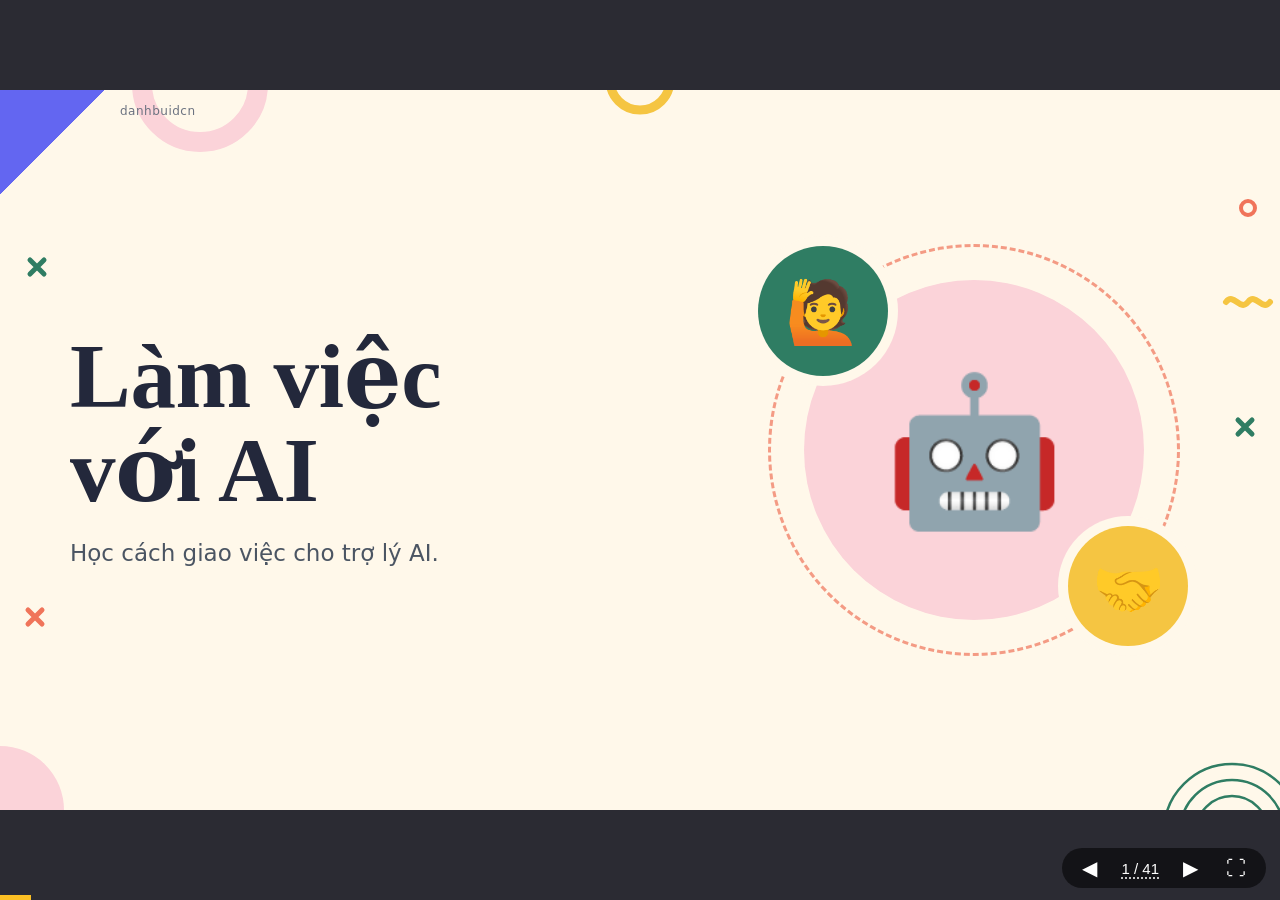
==== buoi-1/index.html @ bd2a8e00 "Slides buoi-1: numbered section transition slides, bullet recap in 2 slides (41 slides) Co-Authored-" ====
<!DOCTYPE html>
<html lang="vi">
<head>
<meta charset="utf-8">
<meta name="viewport" content="width=device-width, initial-scale=1">
<title>Làm việc với AI – Workshop 1 giờ</title>
<link rel="icon" href="data:,">
<link rel="stylesheet" href="ai.css">
<style>
  /* ===== Hệ thống thiết kế (xem wip/2026-11-19/4_design-pass.md) =====
     Cỡ chữ 3 mức: ý chính (h2 40px, .chot 30px) → nội dung/ví dụ (22–24px) → chú thích (18px, xám). Không dưới 18px.
     Màu có nghĩa: xanh lá = nên làm · đỏ = tránh · cam = nhấn/hành động · xanh dương = bạn nhập · xám = phụ.
     Màu từng phần (--c) chỉ dùng cho vạch trái + chấm ở nhãn góc phải, không tô thẻ. */
  :root {
    --ink: #1f2937; --muted: #5f6672; --bg: #fffaf3; --line: #d1d5db;
    --s0: #6366f1; --s1: #0ea5e9; --s2: #10b981; --s3: #f59e0b; --s4: #ef4444; --s5: #8b5cf6; --s6: #14b8a6; --s7: #ec4899; --s8: #84cc16;
    --hi: #f59e0b; --hi-ink: #b45309; --hi-bg: #fef3c7;
    --good: #16a34a; --good-bg: #f0fdf4; --bad: #dc2626; --bad-bg: #fef2f2;
    --you: #2563eb; --you-ink: #1e40af; --you-bg: #eff6ff;
  }
  * { box-sizing: border-box; }
  html, body { margin: 0; height: 100%; background: #2b2b33; overflow: hidden;
    font-family: "Segoe UI", system-ui, -apple-system, Roboto, Arial, sans-serif; color: var(--ink); }
  #stage { position: absolute; left: 50%; top: 50%; width: 1280px; height: 720px; transform-origin: center center; }
  .slide { position: absolute; inset: 0; display: none; flex-direction: column; justify-content: safe center;
    padding: 52px 70px 52px; overflow-x: hidden; overflow-y: auto; --c: var(--s0);
    background: linear-gradient(90deg, var(--c) 0 12px, var(--bg) 12px); } /* vạch màu phần bên trái, đứng yên khi cuộn */
  .slide.active { display: flex; }
  .slide > * { flex-shrink: 0; }
  .slide::after { content: "danhbuidcn"; position: absolute; left: 30px; top: 14px; z-index: 2; font-size: 12px; color: #9ca3af; letter-spacing: .5px; }
  .slide[data-s="2"] { --c: var(--s1); } .slide[data-s="3"] { --c: var(--s2); } .slide[data-s="4"] { --c: var(--s3); }
  .slide[data-s="5"] { --c: var(--s4); } .slide[data-s="6"] { --c: var(--s5); } .slide[data-s="7"] { --c: var(--s6); }
  .slide[data-s="8"] { --c: var(--s7); } .slide[data-s="1"] { --c: var(--s8); }
  .tag { position: absolute; top: 16px; right: 36px; font-size: 13px; color: #4b5563; font-weight: 700; letter-spacing: .5px; }
  .tag::before { content: ""; display: inline-block; width: 12px; height: 12px; border-radius: 50%; background: var(--c); margin-right: 8px; }
  /* Mức 1: ý chính */
  h1 { font-size: 55px; margin: 0 0 14px; line-height: 1.15; }
  h2 { font-size: 35px; margin: 0 0 20px; line-height: 1.2; }
  h2 small { display: block; font-size: 17px; color: var(--muted); font-weight: 500; margin-top: 6px; }
  /* Mức 2: nội dung, ví dụ */
  p, li { font-size: 19px; line-height: 1.45; }
  p { margin: 8px 0; }
  ul { margin: 0; padding-left: 28px; } li { margin: 4px 0; }
  .card li { font-size: 17px; }
  /* Mức 3: chú thích (nhỏ, nhạt) */
  .muted { color: var(--muted); }
  .cap, p.cap { font-size: 13px; color: var(--muted); margin: 10px 0 0; }
  .center { text-align: center; align-items: center; }
  /* Câu chốt: 1 dải riêng ở cuối, chữ lớn */
  .chot { margin-top: 26px; background: var(--hi-bg); border-left: 10px solid var(--hi); border-radius: 14px; padding: 14px 26px;
    font-size: 25px; font-weight: 800; line-height: 1.3; text-align: center; }
  .chot em, .big em { font-style: normal; color: var(--hi-ink); }
  .chot small { display: block; font-size: 15px; font-weight: 500; color: #4b5563; margin-top: 4px; }
  .act { margin-top: 14px; background: #fff; border: 3px solid var(--hi); border-radius: 14px; padding: 12px 22px; font-size: 19px; }
  .big { font-size: 35px; font-weight: 800; line-height: 1.25; text-align: center; }
  .big.sm { font-size: 25px; }
  .key { background: #fde68a; color: #78350f; padding: 0 12px; border-radius: 10px; }
  .emoji { font-size: 67px; line-height: 1; }
  .row { display: flex; gap: 20px; align-items: stretch; }
  .row.mid { align-items: center; justify-content: center; }
  .grid { display: grid; gap: 18px; }
  .g2 { grid-template-columns: 1fr 1fr; } .g3 { grid-template-columns: repeat(3, 1fr); }
  .g4 { grid-template-columns: repeat(4, 1fr); } .g5 { grid-template-columns: repeat(5, 1fr); } .g7 { grid-template-columns: repeat(7, 1fr); }
  .card { background: #fff; border: 3px solid var(--line); border-radius: 18px; padding: 16px 20px; font-size: 17px; line-height: 1.4; }
  .card b.t { display: block; font-size: 21px; margin-bottom: 6px; }
  .card .ic { font-size: 39px; display: block; margin-bottom: 4px; }
  .card.side { background: #f9fafb; border-color: #e5e7eb; color: #374151; }
  .card.fill { background: #fffbeb; border: 4px solid var(--hi); box-shadow: 0 4px 0 #fcd34d; }
  .card.bad { border-color: #fca5a5; background: var(--bad-bg); }
  .card.good { border-color: #86efac; background: var(--good-bg); }
  .card.mini { padding: 8px 14px; font-size: 15px; border-radius: 12px; margin-top: 8px; }
  .arrow { font-size: 39px; color: #6b7280; align-self: center; }
  .pill { display: inline-block; padding: 4px 14px; border-radius: 999px; background: var(--you-bg); color: var(--you-ink);
    border: 2px solid #93c5fd; font-size: 17px; margin: 3px; }
  table { border-collapse: collapse; width: 100%; font-size: 15px; background: #fff; border-radius: 14px; overflow: hidden; }
  th, td { padding: 8px 12px; border-bottom: 2px solid #e5e7eb; text-align: left; vertical-align: top; }
  th { background: #374151; color: #fff; }
  /* Khung đen: chỉ để xem/chép (bài làm trong app) */
  .prompt { position: relative; background: #1f2937; color: #f9fafb; border-radius: 14px; padding: 16px 116px 16px 20px; font-size: 17px;
    line-height: 1.45; white-space: pre-wrap; font-family: "Segoe UI", system-ui, sans-serif; }
  .prompt.sm, .prompt.col { font-size: 15px; }
  .prompt.col { padding: 44px 16px 14px; }
  .copy { position: absolute; top: 8px; right: 8px; font-size: 13px; padding: 4px 10px; border-radius: 8px; border: 0;
    background: #fff; color: #1f2937; cursor: pointer; }
  /* Bài thực hành */
  .practice { display: inline-block; background: var(--hi); color: #1f2937; font-weight: 800; font-size: 15px; padding: 5px 16px;
    border-radius: 999px; margin-bottom: 10px; align-self: flex-start; }
  ol.steps { padding-left: 36px; margin: 6px 0; } ol.steps li { font-size: 17px; margin: 4px 0; }
  ol.steps.sm li { font-size: 15px; margin: 2px 0; }
  p.app { font-size: 13px; color: var(--muted); margin-top: 6px; }
  /* Quy trình có số: bước → bước → đích */
  .flow { display: flex; align-items: stretch; justify-content: center; gap: 8px; }
  .flow .st { flex: 1; background: #fff; border: 3px solid var(--line); border-radius: 16px; padding: 12px 10px; text-align: center;
    font-size: 15px; font-weight: 600; line-height: 1.3; display: flex; flex-direction: column; align-items: center; justify-content: center; }
  .flow .st .ic { font-size: 35px; display: block; }
  .flow .st .n { font-size: 13px; color: var(--muted); font-weight: 700; }
  .flow .st.goal { background: #fffbeb; border: 4px solid var(--hi); }
  .flow .to { align-self: center; font-size: 25px; color: #6b7280; flex: none; }
  /* Mỗi khái niệm = 1 thẻ riêng: màu riêng, biểu tượng lớn, tên lớn, 1 câu "nó là gì", 1 dòng "dùng khi" */
  .concepts { display: flex; gap: 16px; align-items: stretch; }
  .concept { flex: 1; border: 4px solid; border-radius: 22px; padding: 18px 22px; display: flex; flex-direction: column; gap: 6px; }
  .concept.kA { background: #eff6ff; border-color: #60a5fa; } .concept.kA .no { background: #2563eb; }
  .concept.kB { background: #f5f3ff; border-color: #a78bfa; } .concept.kB .no { background: #7c3aed; }
  .concept.kC { background: #f0fdfa; border-color: #5eead4; } .concept.kC .no { background: #0f766e; }
  .concept .top { display: flex; align-items: center; gap: 14px; }
  .concept .no { flex: none; width: 46px; height: 46px; border-radius: 50%; color: #fff; font-size: 21px; font-weight: 800;
    display: flex; align-items: center; justify-content: center; }
  .concept .big-ic { font-size: 55px; line-height: 1; }
  .concept h3 { font-size: 27px; margin: 0; line-height: 1.4; }
  .concept .what { font-size: 19px; margin: 4px 0 0; }
  .concept .when { font-size: 15px; color: #374151; margin: 0; }
  .concept .when b { color: var(--ink); }
  .joint { flex: none; align-self: center; text-align: center; font-size: 15px; font-weight: 800; color: #4b5563; width: 110px; line-height: 1.25; }
  .joint span { display: block; font-size: 25px; }
  /* Thẻ bấm để mở trên slide (ô .fold.cardf, xem ai.css) */
  .fold-h .fno { font-size: 25px; font-weight: 800; color: var(--hi-ink); line-height: 1; }
  .fold-h .fic { font-size: 45px; line-height: 1.1; }
  .fold-h .ft { font-size: 23px; line-height: 1.2; }
  .fold-h .fs { font-size: 17px; color: #374151; font-weight: 500; }
  .fold-b p, .fold-b li { font-size: 17px; }
  .slide .fold-hint { font-size: 13px; }
  .concept .push { margin-top: auto; padding-top: 6px; }
  .slide .fold-h { font-size: 17px; font-weight: 700; }
  .flow.sm { margin: 4px 0; } .flow.sm .st { font-size: 15px; padding: 6px 8px; } .flow.sm .st .ic { font-size: 25px; } .flow.sm .to { font-size: 19px; }
  .lvl { align-self: flex-start; font-size: 13px; font-weight: 800; padding: 3px 12px; border-radius: 999px; background: #fff; border: 2px solid currentColor; }
  .concept.kA .lvl { color: #1d4ed8; } .concept.kB .lvl { color: #6d28d9; } .concept.kC .lvl { color: #0f766e; }
  .no-badge { display: inline-flex; width: 40px; height: 40px; border-radius: 50%; background: #1f2937; color: #fff; font-size: 19px; font-weight: 800;
    align-items: center; justify-content: center; flex: none; margin-right: 6px; vertical-align: middle; }
  /* Màu thẻ .p1…p5 (ai.css .pp1…pp5 tô trong câu mẫu) */
  .card.p1 { border-color: #8b5cf6; background: #f5f3ff; } .card.p2 { border-color: #3b82f6; background: #eff6ff; }
  .card.p3 { border-color: #22c55e; background: #f0fdf4; } .card.p4 { border-color: #f59e0b; background: #fffbeb; }
  .card.p5 { border-color: #ec4899; background: #fdf2f8; }
  .st .bulbs { gap: 6px; } .st .bulb { width: 32px; height: 32px; font-size: 13px; }
  /* bulbs */
  .bulbs { display: flex; gap: 10px; justify-content: center; margin: 10px 0; }
  .bulb { width: 42px; height: 42px; border-radius: 50%; display: flex; align-items: center; justify-content: center;
    font-size: 15px; font-weight: 800; border: 3px solid #9ca3af; background: #e5e7eb; color: #4b5563; }
  .bulb.on { background: #fde047; border-color: #eab308; color: #713f12; box-shadow: 0 0 16px #fde047; }
  /* bars */
  .bar { display: flex; align-items: center; gap: 16px; margin: 8px 0; font-size: 21px; }
  .bar span.l { width: 120px; text-align: right; font-weight: 700; }
  .bar span.b { height: 44px; background: #6b7280; border-radius: 10px; color: #fff; display: flex; align-items: center;
    padding-left: 12px; font-size: 17px; font-weight: 700; }
  .bar.top span.b { background: var(--hi); color: #1f2937; }
  .blank { display: inline-block; min-width: 120px; border-bottom: 4px dashed var(--you); }
  /* hand */
  .hand { display: flex; gap: 14px; justify-content: center; align-items: flex-end; margin-top: 6px; }
  .finger { width: 210px; border-radius: 60px 60px 16px 16px; background: #fff; border: 4px solid var(--hi); padding: 16px 12px;
    text-align: center; font-size: 17px; font-weight: 700; line-height: 1.3; }
  .finger b { display: block; font-size: 35px; color: var(--hi-ink); }
  .finger span { display: block; color: var(--muted); font-size: 13px; font-weight: 500; margin-top: 6px; }
  .long { height: 170px; overflow: hidden; position: relative; }
  .long::after { content: ""; position: absolute; left: 0; right: 0; bottom: 0; height: 100px;
    background: linear-gradient(transparent, #fff); }
  /* nav */
  #nav { position: fixed; right: 14px; bottom: 12px; display: flex; gap: 8px; align-items: center; z-index: 10;
    background: rgba(0,0,0,.55); padding: 6px 10px; border-radius: 999px; color: #fff; font-size: 12px; }
  #nav button { background: transparent; border: 0; color: #fff; font-size: 20px; cursor: pointer; padding: 2px 10px; }
  #nav a { color: #fff; text-decoration: none; padding: 0 6px; }
  #nav #count { font-size: 15px; padding: 2px 6px; text-decoration: underline dotted; text-underline-offset: 4px; }
  #goto { width: 64px; font: 700 15px "Segoe UI", system-ui, sans-serif; text-align: center; border: 2px solid #fbbf24; border-radius: 8px; padding: 2px 4px; }
  #goto.bad { border-color: #f87171; background: #fee2e2; }
  #bar { position: fixed; left: 0; bottom: 0; height: 5px; background: #fbbf24; z-index: 11; transition: width .2s; }
  #more { position: fixed; left: 50%; bottom: 14px; transform: translateX(-50%); z-index: 10; display: none; pointer-events: none;
    background: #1f2937; color: #fff; font-size: 12px; font-weight: 700; padding: 6px 16px; border-radius: 999px; box-shadow: 0 2px 8px rgba(0,0,0,.3); }
  /* ===== Kiểu PowerPoint (wip/2026-11-19/5_powerpoint-style-and-gemini-menu.md) — chỉ bật ở slide có class "pp" =====
     Nền kem + trang trí góc (không che chữ) · tiêu đề có chân, rất to (≥ 56px) · thân bài sans ≥ 20px.
     Mẫu dùng chung: .opener (mở phần: chữ to + hình lớn) · .toc (mục lục số trong vòng tròn) · .icgrid (lưới vòng tròn biểu tượng)
     · .bignum (1 số khổng lồ + chú thích) · .num (số trong vòng tròn) · .icn (biểu tượng trong vòng tròn) · .pp table (bảng).
     Màu: xanh lá đậm = khung/tiêu đề mục · san hô = chấm nhấn, đích · hồng/vàng = trang trí. Ý nghĩa nên/tránh/bạn nhập giữ như trên. */
  .slide.pp { --serif: Cambria, Georgia, "Noto Serif", "Liberation Serif", "DejaVu Serif", serif;
    --pp-ink: #23283b; --pp-bg: #fff8ea; --pp-green: #2f7d63; --pp-green-bg: #dcefe6; --pp-coral: #f0745a; --pp-pink: #fbd3d9; --pp-yellow: #f5c542;
    color: var(--pp-ink);
    background:
      linear-gradient(135deg, var(--c) 0 50%, transparent 50.5%) 0 0 / 104px 104px no-repeat,
      url("data:image/svg+xml,<svg xmlns='http://www.w3.org/2000/svg' width='1280' height='720' viewBox='0 0 1280 720'><circle cx='200' cy='-6' r='58' fill='none' stroke='%23fbd3d9' stroke-width='20'/><g fill='%23fff' opacity='.75'><circle cx='14' cy='14' r='2.5'/><circle cx='26' cy='14' r='2.5'/><circle cx='38' cy='14' r='2.5'/><circle cx='50' cy='14' r='2.5'/><circle cx='14' cy='26' r='2.5'/><circle cx='26' cy='26' r='2.5'/><circle cx='38' cy='26' r='2.5'/><circle cx='14' cy='38' r='2.5'/><circle cx='26' cy='38' r='2.5'/><circle cx='14' cy='50' r='2.5'/></g><g stroke-width='5' stroke-linecap='round'><path d='M30 170l14 14M44 170l-14 14' stroke='%232f7d63'/><path d='M1238 330l14 14M1252 330l-14 14' stroke='%232f7d63'/><path d='M28 520l14 14M42 520l-14 14' stroke='%23f0745a'/></g><circle cx='640' cy='-10' r='30' fill='none' stroke='%23f5c542' stroke-width='9'/><path d='M1226 212c8-10 14 10 22 0s14 10 22 0' fill='none' stroke='%23f5c542' stroke-width='6' stroke-linecap='round'/><circle cx='1248' cy='118' r='7' fill='none' stroke='%23f0745a' stroke-width='4'/><g fill='none' stroke='%232f7d63' stroke-width='2.5'><circle cx='1232' cy='742' r='36'/><circle cx='1232' cy='742' r='52'/><circle cx='1232' cy='742' r='68'/></g><circle cx='0' cy='720' r='64' fill='%23fbd3d9'/></svg>") 0 0 / 1280px 720px no-repeat,
      var(--pp-bg); }
  .slide.pp::after { color: #6b7280; left: 120px; } /* tác giả: góc trái trên, né tam giác màu ở góc */
  .pp h1, .pp h2, .pp h3 { font-family: var(--serif); color: var(--pp-ink); letter-spacing: -.3px; }
  .pp h2 { font-size: 51px; line-height: 1.12; margin: 0 0 20px; }
  .pp:not(.prac) > h2 { text-align: center; }
  .pp .cap, .pp p.cap, .pp p.app, .pp .fold-hint { font-size: 15px; }
  .pp .practice { background: var(--pp-coral); color: #23283b; }
  .pp .chot { margin-top: 20px; font-family: var(--serif); background: #fde8e4; border-left-color: var(--pp-coral); }
  .pp .chot em { color: #a63a24; }
  .pp .chot small { font-family: "Segoe UI", system-ui, sans-serif; }
  .pp .card { border: 0; box-shadow: 0 6px 0 #f0e4cc; }
  /* Số trong vòng tròn (+ chấm san hô ở góc) */
  .pp .num { position: relative; display: inline-block; flex: none; width: 76px; height: 76px; border-radius: 50%; background: var(--pp-green); color: #fff;
    font: 800 27px/76px var(--serif); text-align: center; }
  .pp .num::before { content: ""; position: absolute; left: -3px; top: -3px; width: 24px; height: 24px; border-radius: 50%; background: var(--pp-coral); }
  .pp .num.sm { width: 44px; height: 44px; font-size: 17px; line-height: 44px; } .pp .num.sm::before { width: 16px; height: 16px; }
  .pp .num.goal { background: var(--pp-coral); color: #23283b; } .pp .num.goal::before { background: var(--pp-green); }
  /* Biểu tượng trong vòng tròn */
  .pp .icn { flex: none; width: 112px; height: 112px; border-radius: 50%; background: var(--pp-green); display: flex; align-items: center;
    justify-content: center; font-size: 53px; line-height: 1; box-shadow: 0 0 0 8px var(--pp-green-bg); margin: 8px auto 12px; }
  .pp .icn.pink { background: var(--pp-pink); box-shadow: 0 0 0 8px #fdebee; }
  .pp .icn.sm { width: 84px; height: 84px; font-size: 39px; box-shadow: 0 0 0 6px var(--pp-green-bg); }
  .pp .icn.lg { width: 150px; height: 150px; font-size: 75px; }
  /* Mở phần: chữ rất to bên trái + hình lớn (cụm vòng tròn) bên phải */
  .opener { display: grid; grid-template-columns: 1.15fr .85fr; align-items: center; gap: 30px; }
  .opener h1 { font-size: 91px; line-height: 1.04; margin: 0 0 18px; }
  .opener h2 { font-size: 59px; text-align: left; }
  .opener .sub { font-size: 23px; color: #4b5563; margin: 0; }
  .hero { position: relative; width: 420px; height: 420px; justify-self: center; }
  .hero .b { position: absolute; border-radius: 50%; display: flex; align-items: center; justify-content: center; line-height: 1; }
  .hero .b1 { inset: 40px; background: var(--pp-pink); font-size: 145px; }
  .hero .b2 { width: 130px; height: 130px; left: -6px; top: 6px; background: var(--pp-green); font-size: 61px; box-shadow: 0 0 0 10px var(--pp-bg); }
  .hero .b3 { width: 120px; height: 120px; right: -4px; bottom: 14px; background: var(--pp-yellow); font-size: 57px; box-shadow: 0 0 0 10px var(--pp-bg); }
  .hero .ring { position: absolute; inset: 4px; border-radius: 50%; border: 3px dashed var(--pp-coral); opacity: .7; }
  /* Mục lục: số trong vòng tròn + tên mục màu + 1 dòng mô tả */
  .toc { display: grid; grid-template-columns: repeat(var(--cols, 2), 1fr); gap: 18px 56px; padding: 0 40px; }
  .toc .it { display: flex; align-items: center; gap: 20px; }
  .toc b { display: block; font: 700 25px/1.15 var(--serif); color: var(--pp-green); }
  .toc .it.goal b { color: #a63a24; }
  .toc span.d { display: block; font-size: 16px; color: #374151; line-height: 1.3; }
  /* Lưới vòng tròn biểu tượng: mỗi ý = vòng tròn + tên màu + 1–2 dòng */
  .icgrid { display: grid; grid-template-columns: repeat(var(--n, 3), 1fr); gap: 20px 36px; text-align: center; }
  .icgrid .it b.t { display: block; font: 700 25px/1.2 var(--serif); color: var(--pp-green); margin-bottom: 6px; }
  .icgrid .it p { margin: 4px 0; font-size: 17px; }
  /* Số khổng lồ làm điểm nhấn */
  .bignum { display: flex; align-items: center; gap: 34px; justify-content: center; }
  .bignum .n { font: 800 115px/1 var(--serif); color: var(--pp-green); white-space: nowrap; }
  .bignum .n small { display: block; font: 700 21px/1.3 "Segoe UI", system-ui, sans-serif; color: var(--pp-ink); margin-top: 6px; }
  .bignum p { font-size: 21px; max-width: 460px; margin: 0; }
  /* Chi tiết từng slide pp */
  .pp .learn > div { display: flex; align-items: center; gap: 14px; font-size: 18px; line-height: 1.3; margin: 5px 0; }
  /* Luật chung: nhiều ý → danh sách căn trái, mỗi dòng 1 ý ngắn (chấm san hô). Chỉ tiêu đề + câu chốt căn giữa.
     ul.dot = danh sách thường · .ls > span = cùng kiểu nhưng đặt được trong nút (thẻ bấm để mở) */
  .pp ul.dot, .pp .ls { display: block; list-style: none; padding: 0; margin: 6px 0 0; text-align: left; }
  .pp ul.dot > li, .pp .ls > span { display: block; position: relative; padding-left: 26px; font-size: 17px; line-height: 1.35; margin: 5px 0; font-weight: 500; }
  .pp ul.dot > li::before, .pp .ls > span::before { content: ""; position: absolute; left: 3px; top: calc(.675em - 6px); width: 12px; height: 12px;
    border-radius: 50%; background: var(--pp-coral); }
  .pp ul.dot.big > li { font-size: 20px; }
  .pp .icgrid ul.dot { display: inline-block; }
  .pp .ls > span.sub { margin-left: 24px; font-size: 15px; } .pp .ls > span.sub::before { width: 9px; height: 9px; background: none; border: 3px solid var(--pp-coral); }
  .pp .foldrow .fold-b ul.dot { display: flex; flex-wrap: wrap; gap: 0 44px; margin: 0; } /* chi tiết thẻ: các ý nằm 1 hàng cho đỡ dài */
  .pp .flow.inl .st { flex-direction: row; gap: 12px; text-align: left; justify-content: flex-start; }
  .pp .flow.inl .st .ic { margin: 0; flex: none; width: 70px; height: 70px; font-size: 31px; }
  .pp .bar.top span.b { background: var(--pp-coral); }
  /* Các bước thực hành: số trong vòng tròn xanh */
  .pp ol.steps { list-style: none; counter-reset: st; padding-left: 0; }
  .pp ol.steps > li { counter-increment: st; position: relative; padding-left: 50px; }
  .pp ol.steps > li::before { content: counter(st); position: absolute; left: 0; top: 1px; width: 36px; height: 36px; border-radius: 50%;
    background: var(--pp-green); color: #fff; font: 800 14px/36px var(--serif); text-align: center; }
  .pp ol.steps.sm > li { padding-left: 44px; margin: 4px 0; }
  .pp ol.steps.sm > li::before { width: 30px; height: 30px; font-size: 13px; line-height: 30px; }
  .pp .vs p { font-size: 23px; margin: 0; }
  .pp .vs .lb { font: 700 19px var(--serif); color: #4b5563; }
  .pp .vs .k { font: 800 19px var(--serif); color: var(--pp-coral); margin: 6px 0 6px 30px; }
  .pp .vs .hi { background: #fff; border-left: 8px solid var(--pp-coral); border-radius: 12px; padding: 8px 16px; display: inline-block; }
  .icgrid.duo { grid-template-columns: 1fr 1.5fr; align-items: center; }
  .icgrid.duo .side { color: #374151; }
  .icgrid.duo .main { background: #fff; border-radius: 28px; padding: 20px 26px; box-shadow: 0 8px 0 #f0e4cc; }
  .icgrid.duo .main b.t { font-size: 35px; }
  /* Bước có số (không khung): số tròn → tên → hình → 1 câu */
  .steps3 { display: grid; grid-template-columns: 1fr auto 1fr auto 1fr; gap: 10px; align-items: start; text-align: center; }
  .steps3 .to { align-self: center; font-size: 39px; color: var(--pp-coral); font-weight: 800; }
  .steps3 .num { display: block; margin: 0 auto 8px; }
  .steps3 b.t { display: block; font: 700 20px/1.25 var(--serif); color: var(--pp-green); margin-bottom: 6px; }
  .steps3 .bulbs { gap: 6px; margin: 6px 0; } .steps3 .bulb { width: 32px; height: 32px; font-size: 13px; }
  /* Quy trình trên slide pp: vòng tròn biểu tượng nối mũi tên, không khung */
  .pp .flow .st { background: none; border: 0; font-size: 17px; padding: 4px; }
  .pp .flow .st .ic { width: 84px; height: 84px; border-radius: 50%; background: var(--pp-green-bg); display: flex; align-items: center; justify-content: center;
    font-size: 39px; margin-bottom: 6px; }
  .pp .flow .st.goal { background: none; border: 0; font-weight: 800; }
  .pp .flow .st.goal .ic { background: var(--pp-coral); }
  .pp .flow .to { color: var(--pp-coral); font-weight: 800; }
  /* Thẻ bấm để mở trên slide pp: biểu tượng trong vòng tròn, căn giữa */
  .pp .fold.cardf > .fold-h { align-items: center; text-align: center; border-color: transparent; box-shadow: 0 6px 0 #f0e4cc; padding-top: 18px; }
  .pp .fold.cardf > .fold-h:hover { border-color: var(--pp-coral); }
  .pp .fold-h .fic { width: 80px; height: 80px; border-radius: 50%; background: var(--pp-green); display: flex; align-items: center; justify-content: center;
    font-size: 37px; box-shadow: 0 0 0 7px var(--pp-green-bg); margin-bottom: 6px; }
  .pp .fold-h .ft { font-family: var(--serif); color: var(--pp-green); font-size: 25px; }
  .pp .foldrow > .fold.open > .fold-h { background: #fff; border-color: var(--pp-coral); box-shadow: 0 6px 0 var(--pp-pink); }
  /* Bảng kiểu mẫu: hàng đầu hồng chữ san hô đậm, cột đầu xanh đậm chữ trắng */
  .pp table { border-collapse: separate; border-spacing: 0; border-radius: 0; background: #fff; }
  .pp th { background: var(--pp-pink); color: #a63a24; font-family: var(--serif); text-align: center; }
  .pp td { border-bottom: 2px solid var(--pp-pink); }
  .pp td:first-child { background: var(--pp-green); color: #fff; font-weight: 700; font-family: var(--serif); }
  /* Đợt 2 (slide 11–30) */
  /* 5 ngón tay: thẻ trắng, số có chân màu xanh */
  .pp .finger { border: 0; box-shadow: 0 8px 0 #f0e4cc; border-top: 10px solid var(--pp-green); }
  .pp .finger:nth-child(3) { border-top-color: var(--pp-coral); }
  .pp .finger b { font-family: var(--serif); color: var(--pp-green); font-size: 43px; }
  .pp .finger:nth-child(3) b { color: #a63a24; }
  /* Thẻ khái niệm: thẻ trắng, số tròn xanh, biểu tượng trong vòng tròn, tên có chân màu xanh */
  .pp .concept { background: #fff; border: 0; border-radius: 28px; box-shadow: 0 8px 0 #f0e4cc; padding: 18px 24px; }
  .pp .concept .no { position: relative; background: var(--pp-green); font-family: var(--serif); }
  .pp .concept .big-ic { width: 84px; height: 84px; border-radius: 50%; background: var(--pp-pink); display: flex; align-items: center;
    justify-content: center; font-size: 41px; flex: none; }
  .pp .concept.kB .big-ic, .pp .concept.kC .big-ic { background: var(--pp-green-bg); }
  .pp .concept h3 { font-size: 29px; color: var(--pp-green); line-height: 1.25; }
  .pp .concept .lvl { color: var(--pp-green); }
  .pp .concept.kB .lvl { color: #a63a24; }
  .pp .concept ul.dot { margin: 2px 0 0; }
  .pp .joint { font-family: var(--serif); color: var(--pp-coral); }
  .pp .fold-h .fno { font-family: var(--serif); color: var(--pp-coral); }
  .pp .fold-h .fs { font-size: 16px; }
  /* Công thức 5 phần: giữ 5 màu (khớp màu tô trong câu mẫu), thêm vạch màu trên */
  .pp .card.p1 { border-top: 8px solid #8b5cf6; } .pp .card.p2 { border-top: 8px solid #3b82f6; } .pp .card.p3 { border-top: 8px solid #22c55e; }
  .pp .card.p4 { border-top: 8px solid #f59e0b; } .pp .card.p5 { border-top: 8px solid #ec4899; }
  .pp .card b.t { font-family: var(--serif); }
  .pp .card.p1, .pp .card.p2, .pp .card.p3, .pp .card.p4, .pp .card.p5 { text-align: center; }
  /* Trung tâm + 4 ý: vòng tròn giữa, 2 ý mỗi bên nối bằng đường mảnh */
  .hub { display: grid; grid-template-columns: 1fr 280px 1fr; align-items: center; gap: 0 48px; }
  .hub .col { display: flex; flex-direction: column; gap: 34px; }
  .hub .it { position: relative; display: flex; align-items: center; gap: 16px; }
  .hub .col.r .it { flex-direction: row-reverse; text-align: right; }
  .hub .it::after { content: ""; position: absolute; top: 50%; width: 48px; border-top: 3px solid var(--pp-green); }
  .hub .col.l .it::after { right: -48px; } .hub .col.r .it::after { left: -48px; }
  .hub .it .icn { margin: 0; }
  .hub b.t { display: block; font: 700 25px/1.15 var(--serif); color: var(--pp-green); }
  .hub .it.goal b.t { color: #a63a24; } .hub .it.goal .icn { background: var(--pp-coral); box-shadow: 0 0 0 6px var(--pp-pink); }
  .hub .it p { margin: 2px 0 0; font-size: 16px; line-height: 1.3; }
  .hub .it p.q { color: #4b5563; font-style: italic; }
  .hub .mid { width: 280px; height: 280px; border-radius: 50%; background: var(--pp-pink); display: flex; flex-direction: column; align-items: center;
    justify-content: center; text-align: center; box-shadow: 0 0 0 14px var(--pp-bg), 0 0 0 17px var(--pp-green); }
  .hub .mid span { font-size: 79px; line-height: 1; }
  .hub .mid b { font: 800 25px/1.2 var(--serif); margin-top: 8px; }
  /* Biểu tượng "đừng đưa": vòng tròn hồng viền đỏ */
  .pp .icn.no { background: var(--bad-bg); box-shadow: 0 0 0 8px #fecaca; }
  .icgrid .it b.l { display: block; font-size: 20px; line-height: 1.3; }
  /* Tổng kết: mục lục có danh sách 2 cột */
  .toc.sum { gap: 18px 40px; padding: 0 10px; align-items: start; }
  .toc.sum .it { align-items: flex-start; }
  .toc.sum ul.dot { columns: 2; column-gap: 20px; margin-top: 4px; }
  .toc.sum ul.dot > li { font-size: 15px; margin: 0 0 4px; break-inside: avoid; }
  .pp .act { border: 0; border-left: 10px solid var(--pp-green); box-shadow: 0 6px 0 #f0e4cc; margin-top: 14px; }
  .pp .pill { background: #fff; border-color: var(--pp-green); color: var(--pp-ink); }
  /* Link video ở slide "Phản biện khác Tư duy phản biện" */
  .pp .vid { text-align: center; margin: 14px 0 0; font-size: 19px; }
  .pp .vid a { color: #a63a24; font-weight: 700; text-decoration: underline; text-underline-offset: 4px; }
  /* Slide chỉ có chữ (phần 1, "AI là gì?"): 2 thẻ định nghĩa, danh sách 5 câu, ô định nghĩa */
  .pp .defs .card { padding: 18px 24px; }
  .pp .defs .card b.t { font: 700 27px var(--serif); color: var(--pp-green); margin-bottom: 8px; }
  .pp .defs .card p { font-size: 19px; line-height: 1.45; margin: 6px 0; }
  .pp .defs .card p.eg { font-size: 17px; color: #374151; border-top: 2px dashed #eadfc8; padding-top: 8px; margin-top: 10px; }
  .pp .defs .card.bad b.t { color: #b91c1c; } .pp .defs .card.good b.t { color: #15803d; }
  .pp .defs.lv3 .card p { font-size: 20px; margin: 8px 0; }
  .pp .lvn { display: inline-block; font: 700 21px var(--serif); color: #fff; background: var(--pp-green); border-radius: 999px; padding: 4px 16px; margin-bottom: 6px; }
  .pp .lv3 .card.good .lvn { background: var(--pp-coral); color: #23283b; }
  .pp .notx { margin-top: 16px; padding: 12px 24px; }
  .pp .notx b.t { font: 700 23px var(--serif); color: #b91c1c; }
  .pp .notx p { display: inline-block; font-size: 19px; margin: 2px 32px 0 0; }
  .pp .notx p::before { content: "• "; color: #b91c1c; }
  .pp .ai-def { font-size: 21px; margin: 0 0 14px; background: var(--hi-bg); border-left: 8px solid var(--pp-coral); border-radius: 12px; padding: 10px 18px; }
  .pp .ai-how { font-size: 21px; line-height: 1.45; margin: 16px 0 0; text-align: center; }
  .pp .ai-sub { font: 700 25px var(--serif); color: var(--pp-green); text-align: center; margin: 6px 0 12px; }
  .pp .ai-flow .st { font-size: 20px; font-weight: 500; padding: 16px 14px; } .pp .ai-flow .st .ic { font-size: 44px; margin-bottom: 4px; }
  /* Tiến độ 5 nguyên tắc: 5 vòng tròn nhỏ. */
  .pp ul.dot.big.pr5 { max-width: 1020px; margin: 6px auto 0; } .pp ul.dot.big.pr5 > li { font-size: 23px; line-height: 1.45; margin: 12px 0; }
  .pp .learn3 { max-width: 760px; margin: 0 auto; } .pp .learn3 > div { font-size: 27px; margin: 14px 0; }
  .pp .ex2 .card p { line-height: 1.8; }
  .pp .ctr .card { text-align: center; } .pp .ctr .card b.t { font-size: 30px; }
  .pp .ctr .card b.t span { display: inline-block; width: 52px; border-radius: 12px; margin-right: 8px; }
  .pp .ctr .card p, .pp .d4 .card p { font-size: 21px; }
  .pp img.shot { border-radius: 14px; border: 2px solid #e5e7eb; box-shadow: 0 6px 0 #f0e4cc; background: #fff; }
  .pp .files3 { gap: 14px; } .pp .files3 .card { padding: 12px 14px; } .pp .files3 .card b.t { font-size: 16px; margin-bottom: 4px; }
  .pp .files3 pre { margin: 0; font: 14px/1.4 "Segoe UI", system-ui, sans-serif; white-space: pre-wrap; }
  .pp ol.flowsteps { margin: 10px 0; padding-left: 30px; } .pp ol.flowsteps li { font-size: 21px; margin: 6px 0; }
  .secno { display: flex; align-items: center; gap: 22px; margin-bottom: 16px; }
  .secno .of { font: 800 21px "Segoe UI", system-ui, sans-serif; letter-spacing: 1.5px; color: var(--muted); }
  .pp .sumg { gap: 14px; } .pp .sumg .card { padding: 12px 20px; }
  .pp .sumg .card b.t { font: 700 23px var(--serif); color: var(--pp-green); margin-bottom: 2px; }
  .pp .sumg ul.dot > li { font-size: 17px; line-height: 1.3; margin: 3px 0; }
  .fprog { display: flex; gap: 10px; justify-content: center; margin: 0 0 6px; }
  .fprog span { width: 40px; height: 40px; border-radius: 50%; background: #e5e7eb; color: #4b5563; font: 800 15px/40px var(--serif); text-align: center; }
  .fprog span.on { background: var(--pp-coral); color: #23283b; box-shadow: 0 0 0 5px var(--pp-pink); }
  .pp h2.eng { font-size: 41px; text-align: center; color: var(--pp-green); margin: 0 0 6px; }
  .pp p.vi { text-align: center; font-size: 20px; margin: 0 0 8px; }
  /* Đo trước khi in: ẩn phần chỉ dùng trên màn hình, mở hết ô bấm để mở (giống @media print) */
  body.pmode .ai-out, body.pmode .ai-arrow, body.pmode .ai-foot, body.pmode .cmp-two, body.pmode .cmp-go, body.pmode .cmp-pick,
  body.pmode .copy, body.pmode .fold-hint, body.pmode .ai-lab { display: none !important; }
  body.pmode .fold-b { display: block !important; } body.pmode .foldrow > .fold > .fold-b { grid-row: auto; }
  @media print {
    @page { size: 1280px 720px; margin: 0; }
    html, body { background: #fff; overflow: visible; height: auto; }
    #stage { position: static; transform: none !important; width: 1280px; height: auto; }
    .slide { display: flex !important; position: relative; width: calc(1280px / var(--z, 1)); height: calc(720px / var(--z, 1)); zoom: var(--z, 1);
      overflow: hidden; page-break-after: always; break-after: page; } /* --z: slide dài thu nhỏ cho vừa 1 trang (script beforeprint) */
    #nav, #bar, #more, .copy { display: none !important; }
    * { -webkit-print-color-adjust: exact; print-color-adjust: exact; }
  }
</style>
</head>
<body>
<div id="stage">

<!-- ===================== 0. MỞ ĐẦU ===================== -->
<section class="slide pp" data-s="0">
  <div class="opener">
    <div>
      <h1>Làm việc<br>với AI</h1>
      <p class="sub">Học cách giao việc cho trợ lý AI.</p>
    </div>
    <div class="hero" aria-hidden="true">
      <span class="ring"></span>
      <span class="b b1">🤖</span><span class="b b2">🙋</span><span class="b b3">🤝</span>
    </div>
  </div>
</section>

<section class="slide pp" data-s="0">
  <span class="tag">MỞ ĐẦU</span>
  <h2>Học xong được gì</h2>
  <div class="learn learn3">
    <div><span class="num sm">1</span>Hiểu vì sao AI có lúc sai.</div>
    <div><span class="num sm">2</span>Giao việc rõ ràng cho AI.</div>
    <div><span class="num sm goal">3</span>Kiểm tra trước khi dùng kết quả.</div>
  </div>
  <div class="chot">Mục tiêu: <em>tư duy phản biện</em> khi làm việc với AI.</div>
</section>

<section class="slide pp" data-s="0">
  <span class="tag">MỞ ĐẦU</span>
  <h2>Bản đồ buổi học</h2>
  <div class="toc">
    <div class="it"><span class="num">01</span><div><b>🧐 Tư duy phản biện</b><span class="d">Phản biện khác tư duy phản biện</span></div></div>
    <div class="it"><span class="num">05</span><div><b>✍️ Cách giao việc</b><span class="d">Công thức C-T-R, khung 4D</span></div></div>
    <div class="it"><span class="num">02</span><div><b>🧠 AI là gì</b><span class="d">Máy đoán chữ, vì sao có lúc sai</span></div></div>
    <div class="it"><span class="num">06</span><div><b>📁 Dùng Gemini miễn phí</b><span class="d">Tài liệu, Gem, Canvas, Deep Research</span></div></div>
    <div class="it"><span class="num">03</span><div><b>🗺️ Bản đồ AI</b><span class="d">4 cái tên hay gặp</span></div></div>
    <div class="it"><span class="num">07</span><div><b>📌 Tổng kết</b><span class="d">Cả buổi trong 1 trang</span></div></div>
    <div class="it"><span class="num">04</span><div><b>✋ 5 nguyên tắc</b><span class="d">5 ngón tay khi làm việc với AI</span></div></div>
    <div class="it goal"><span class="num goal">08</span><div><b>🎯 Bài tập cuối</b><span class="d">Đoạn hướng dẫn mang về dùng</span></div></div>
  </div>
</section>

<!-- ===================== 1. TƯ DUY PHẢN BIỆN ===================== -->
<section class="slide pp" data-s="1">
  <span class="tag">1 · TƯ DUY PHẢN BIỆN</span>
  <div class="opener">
    <div>
      <div class="secno"><span class="num">01</span><span class="of">PHẦN 1 / 8</span></div>
      <h2>Tư duy phản biện</h2>
      <p class="sub">Tin vì có bằng chứng, không vì hợp ý mình.</p>
    </div>
    <div class="hero" aria-hidden="true"><span class="ring"></span><span class="b b1">🧐</span><span class="b b2">🔎</span><span class="b b3">🤔</span></div>
  </div>
</section>

<section class="slide pp" data-s="1">
  <span class="tag">1 · TƯ DUY PHẢN BIỆN</span>
  <h2>Phản biện khác Tư duy phản biện</h2>
  <div class="grid g2 defs">
    <div class="card">
      <b class="t">🗣️ Phản biện</b>
      <p class="eg" style="border:0;padding:0;margin:0 0 6px"><b>Phản</b>: ngược lại, đáp lại · <b>Biện</b>: biện luận, lập luận</p>
      <p>Dùng lý lẽ và bằng chứng để đối chiếu, phân tích, đánh giá một vấn đề một cách logic, khách quan.</p>
      <p><b>Đối tượng:</b> <span class="key">người khác</span>.</p>
    </div>
    <div class="card">
      <b class="t">🪞 Tư duy phản biện</b>
      <p>Tự <b>nhìn nhận, phán đoán, đánh giá</b> suy nghĩ của mình.</p>
      <p><b>Đối tượng:</b> <span class="key">chính mình</span>.</p>
    </div>
  </div>
  <div class="card bad notx">
    <b class="t">❌ Tư duy phản biện không phải là</b>
    <p>Mù quáng đặt câu hỏi về mọi thứ.</p>
    <p>Đi phản biện người khác.</p>
  </div>
  <div class="chot">Phản biện: soi <em>người khác</em>. Tư duy phản biện: soi <em>chính mình</em>.</div>
  <p class="vid"><a href="https://www.youtube.com/watch?v=sGTkYMrWX6U" target="_blank" rel="noopener noreferrer">🎬 Video gợi ý: xem thêm về tư duy phản biện trên YouTube ↗</a></p>
</section>

<section class="slide pp" data-s="1">
  <span class="tag">1 · TƯ DUY PHẢN BIỆN</span>
  <h2>3 cấp độ tư duy <small>Nội quan = tự nhìn vào suy nghĩ của chính mình</small></h2>
  <div class="grid g3 defs lv3">
    <div class="card"><span class="lvn">Cấp 1 · Thấp</span>
      <p><b>Không có nội quan.</b></p>
      <p>Không tự nhìn lại mình, phán đoán theo trực giác.</p></div>
    <div class="card"><span class="lvn">Cấp 2 · Cao hơn</span>
      <p><b>Nội quan có chọn lọc.</b></p>
      <p>Suy nghĩ giỏi nhưng thiếu công bằng: dùng tiêu chuẩn riêng chấm người khác, luôn cho mình đúng.</p></div>
    <div class="card good"><span class="lvn">Cấp 3 · Cao nhất 🎯</span>
      <p><b>Ngoại hoá nội quan.</b></p>
      <p>Đem suy nghĩ của mình ra cho người khác soi. Sai thì nhận góp ý. Suy nghĩ công bằng.</p></div>
  </div>
  <div class="chot">Tư duy phản biện = <em>cấp 3</em>, cấp tư duy chất lượng cao nhất.</div>
</section>

<section class="slide pp" data-s="1">
  <span class="tag">1 · TƯ DUY PHẢN BIỆN</span>
  <h2>Mục tiêu: vượt qua "cái tôi phi lý"</h2>
  <div class="grid g2 defs">
    <div class="card">
      <b class="t">🙋 Lấy mình làm trung tâm</b>
      <p>"Đúng vì đó là ý của mình."</p>
      <p class="eg"><b>Với AI:</b> tin ngay vì câu trả lời hợp ý mình.</p>
    </div>
    <div class="card">
      <b class="t">👥 Lấy xã hội làm trung tâm</b>
      <p>"Đúng vì ai cũng nghĩ vậy."</p>
      <p class="eg"><b>Với AI:</b> tin ngay vì ai cũng dùng AI.</p>
    </div>
  </div>
  <div class="chot">Tin vì <em>có bằng chứng</em>, không phải vì hợp ý mình hay hợp ý số đông.</div>
</section>

<!-- ===================== 2. AI LÀ GÌ ===================== -->
<section class="slide pp" data-s="2">
  <span class="tag">2 · AI LÀ GÌ</span>
  <div class="opener">
    <div>
      <div class="secno"><span class="num">02</span><span class="of">PHẦN 2 / 8</span></div>
      <h2>AI là gì</h2>
      <p class="sub">AI học thế nào, và vì sao có lúc sai.</p>
    </div>
    <div class="hero" aria-hidden="true"><span class="ring"></span><span class="b b1">🧠</span><span class="b b2">📚</span><span class="b b3">✍️</span></div>
  </div>
</section>

<section class="slide pp" data-s="2">
  <span class="tag">2 · AI LÀ GÌ</span>
  <h2 style="margin-bottom:12px">🧠 AI là gì?</h2>
  <p class="ai-def"><b>AI (trí tuệ nhân tạo)</b> là phần mềm <b>tự học từ rất nhiều ví dụ</b>, thay vì được người viết sẵn từng quy tắc.</p>
  <p class="ai-sub">ChatGPT, Gemini học và trả lời thế nào?</p>
  <div class="flow ai-flow">
    <div class="st"><span class="ic">📚</span>Đọc hàng tỉ trang chữ<br>(sách, báo, web)</div><span class="to">➜</span>
    <div class="st"><span class="ic">🧠</span>Nhớ <b>chữ nào hay đi sau chữ nào</b></div><span class="to">➜</span>
    <div class="st goal"><span class="ic">✍️</span>Bạn hỏi: nó <b>đoán từng chữ</b> để viết câu trả lời</div>
  </div>
  <p class="ai-how">Nó <b>không tra cứu sự thật</b>. Nó viết ra câu <b>nghe hợp lý nhất</b>.</p>
  <div class="chot">AI <em>bắt chước rất giỏi</em>, nhưng không biết mình đúng hay sai.</div>
</section>

<section class="slide pp" data-s="2">
  <span class="tag">2 · AI LÀ GÌ</span>
  <h2>Vì đoán, nên có thể sai</h2>
  <p class="ai-how" style="margin:0 0 18px">AI viết câu <b>nghe hợp lý nhất</b>, không chắc là câu <b>đúng nhất</b>.</p>
  <div class="grid g2 defs">
    <div class="card bad"><b class="t">❌ Không nên</b><p>"AI viết vậy chắc đúng, gửi luôn."</p></div>
    <div class="card good"><b class="t">✅ Nên</b><p>"AI viết vậy dựa vào đâu? Kiểm tra lại rồi mới gửi."</p></div>
  </div>
  <div class="chot">AI nói trôi chảy, nhưng <em>không tự kiểm tra lại</em>.</div>
</section>

<section class="slide pp" data-s="2">
  <span class="tag">2 · AI LÀ GÌ</span>
  <h2>2 loại AI</h2>
  <div class="icgrid duo" style="--n:2">
    <div class="it side"><div class="icn sm pink">🔮</div><b class="t">AI dự đoán</b>
      <ul class="dot">
        <li>Đoán điều sắp xảy ra, phân loại</li>
        <li>Ví dụ: Gmail lọc thư rác</li>
        <li>Ví dụ: YouTube gợi ý video</li>
        <li>Có từ lâu, chạy ngầm</li>
      </ul></div>
    <div class="it main"><div class="icn lg">✨</div><b class="t">AI tạo nội dung</b>
      <ul class="dot big">
        <li>Viết, vẽ, nói ra thứ mới</li>
        <li>Ví dụ: ChatGPT viết thư, Gemini soạn giáo án</li>
        <li>Mới nổi từ 2022</li>
        <li><b>Mình trò chuyện trực tiếp</b></li>
      </ul></div>
  </div>
</section>

<!-- ===================== 2. BẢN ĐỒ AI ===================== -->
<section class="slide pp" data-s="3">
  <span class="tag">3 · BẢN ĐỒ AI</span>
  <div class="opener">
    <div>
      <div class="secno"><span class="num">03</span><span class="of">PHẦN 3 / 8</span></div>
      <h2>Bản đồ AI</h2>
      <p class="sub">4 cái tên hay gặp, mỗi cái mạnh ở đâu.</p>
    </div>
    <div class="hero" aria-hidden="true"><span class="ring"></span><span class="b b1">🗺</span><span class="b b2">💬</span><span class="b b3">🔎</span></div>
  </div>
</section>

<section class="slide pp" data-s="3">
  <span class="tag">3 · BẢN ĐỒ AI</span>
  <h2>🗺️ 4 cái tên hay gặp</h2>
  <div class="foldrow" data-one style="--n:4">
    <div class="fold cardf"><button type="button" class="fold-h"><span class="fic">💬</span><b class="ft">ChatGPT</b><span class="ls"><span>Dùng khi: hỏi nhanh, viết thư</span><span>Mạnh: đa năng, phổ biến nhất</span><span class="sub"><b>Codex</b>: công cụ cho lập trình viên</span></span></button>
      <div class="fold-b"><ul class="dot"><li>Hãng: OpenAI</li><li>Vào: chatgpt.com</li></ul></div></div>
    <div class="fold cardf"><button type="button" class="fold-h"><span class="fic">🔵</span><b class="ft">Gemini</b><span class="ls"><span>Dùng khi: làm với Gmail, Drive</span><span>Mạnh: gắn với đồ Google</span></span></button>
      <div class="fold-b"><ul class="dot"><li>Hãng: Google</li><li>Vào: gemini.google.com</li><li>Đọc được Gmail, Drive, YouTube</li></ul></div></div>
    <div class="fold cardf"><button type="button" class="fold-h"><span class="fic">✍️</span><b class="ft">Claude</b><span class="ls"><span>Dùng khi: viết, đọc tài liệu dài</span><span>Mạnh: giọng tự nhiên, <b>lập trình</b></span><span class="sub"><b>Claude Code</b>: công cụ cho lập trình viên</span></span></button>
      <div class="fold-b"><ul class="dot"><li>Hãng: Anthropic</li><li>Vào: claude.ai</li></ul></div></div>
    <div class="fold cardf"><button type="button" class="fold-h"><span class="fic">🔎</span><b class="ft">Perplexity</b><span class="ls"><span>Dùng khi: cần thông tin mới</span><span>Mạnh: ghi rõ nguồn</span></span></button>
      <div class="fold-b"><ul class="dot"><li>Tìm trên mạng rồi tóm tắt</li><li>Vào: perplexity.ai</li></ul></div></div>
  </div>
  <div class="chot"><em>Cách hỏi</em> quan trọng hơn <em>chọn app</em>.<small>Buổi này chỉ dùng phần trò chuyện. Chọn 1–2 cái, dùng cho quen tay.</small></div>
</section>

<!-- ===================== 3. 5 NGUYÊN TẮC ===================== -->
<section class="slide pp" data-s="4">
  <span class="tag">4 · 5 NGUYÊN TẮC</span>
  <div class="opener">
    <div>
      <div class="secno"><span class="num">04</span><span class="of">PHẦN 4 / 8</span></div>
      <h2>5 nguyên tắc</h2>
      <p class="sub">5 nguyên tắc dùng được cho mọi AI.</p>
    </div>
    <div class="hero" aria-hidden="true"><span class="ring"></span><span class="b b1">✋</span><span class="b b2">🎯</span><span class="b b3">✅</span></div>
  </div>
</section>

<section class="slide pp" data-s="4">
  <span class="tag">4 · 5 NGUYÊN TẮC</span>
  <h2>✋ 5 nguyên tắc = 5 ngón tay <small>Có 5 nguyên tắc sẽ lặp lại nhiều lần.</small></h2>
  <div class="hand">
    <div class="finger" style="height:230px"><b>1</b>"Claude bring intelligence. You bring context and expertise."</div>
    <div class="finger" style="height:260px"><b>2</b>"First response is a starting point, not a final answer."</div>
    <div class="finger" style="height:280px"><b>3</b>"Projects store knowledge. Skills perform tasks."</div>
    <div class="finger" style="height:260px"><b>4</b>"Delegate what's repeatable. Keep what needs judgment."</div>
    <div class="finger" style="height:240px"><b>5</b>"Test before you trust. Trust but keep verifying."</div>
  </div>
  <p class="cap" style="text-align:center;margin-top:14px">Nguồn: khoá Claude 101 (Anthropic). Dùng được cho mọi AI.</p>
</section>

<section class="slide pp" data-s="4">
  <span class="tag">4 · NGUYÊN TẮC 1</span>
  <div class="fprog"><span class="on">1</span><span>2</span><span>3</span><span>4</span><span>5</span></div>
  <h2 class="eng">1. "Claude bring intelligence. You bring context and expertise."</h2>
  <ul class="dot big pr5">
    <li>AI có khả năng reasoning, viết, research.</li>
    <li>Nhưng bối cảnh của công việc — team đang ở đâu, khách hàng này đặc biệt thế nào, quyết định tháng trước vì lý do gì — chỉ có bạn biết.</li>
    <li>Claude chỉ giỏi khi bạn đưa đủ context.</li>
    <li>Prompt rỗng → output rỗng.</li>
  </ul>
</section>

<section class="slide pp" data-s="4">
  <span class="tag">4 · NGUYÊN TẮC 2</span>
  <div class="fprog"><span>1</span><span class="on">2</span><span>3</span><span>4</span><span>5</span></div>
  <h2 class="eng">2. "First response is a starting point, not a final answer."</h2>
  <ul class="dot big pr5">
    <li>Người mới hay nhìn response đầu tiên, không ưng → bỏ đi viết lại từ đầu.</li>
    <li>Người thạo sẽ iterate: "bớt formal hơn", "rút thành 3 bullet", "đổi góc nhìn sang khách hàng".</li>
    <li>Iteration là feature, không phải bug.</li>
  </ul>
</section>

<section class="slide pp" data-s="4">
  <span class="tag">4 · NGUYÊN TẮC 3</span>
  <div class="fprog"><span>1</span><span>2</span><span class="on">3</span><span>4</span><span>5</span></div>
  <h2 class="eng">3. "Projects store knowledge. Skills perform tasks."</h2>
  <ul class="dot big pr5">
    <li>Hai feature hay bị nhầm. Project = kho kiến thức (brand guide, past projects, references).</li>
    <li>Skill = cỗ máy quy trình (template viết blog, checklist compliance, flow phân tích data).</li>
    <li>Dùng cùng nhau, không thay thế.</li>
  </ul>
</section>

<section class="slide pp" data-s="4">
  <span class="tag">4 · NGUYÊN TẮC 4</span>
  <div class="fprog"><span>1</span><span>2</span><span>3</span><span class="on">4</span><span>5</span></div>
  <h2 class="eng">4. "Delegate what's repeatable. Keep what needs judgment."</h2>
  <ul class="dot big pr5">
    <li>AI rất giỏi những việc có pattern: format, tổng hợp, phân loại, first draft.</li>
    <li>AI không nên — và bạn không nên — giao cho AI những quyết định cần trách nhiệm: chiến lược, hire/fire, giá trị đạo đức.</li>
    <li>Rule of thumb: nếu bạn sai ai sẽ chịu trách nhiệm, người đó phải review trước khi ship.</li>
  </ul>
</section>

<section class="slide pp" data-s="4">
  <span class="tag">4 · NGUYÊN TẮC 5</span>
  <div class="fprog"><span>1</span><span>2</span><span>3</span><span>4</span><span class="on">5</span></div>
  <h2 class="eng">5. "Test before you trust. Trust but keep verifying."</h2>
  <ul class="dot big pr5">
    <li>AI có thể tự tin sai (hallucination).</li>
    <li>Trước khi giao việc quan trọng cho Claude, chạy "delegation-diligence loop": lấy 1 task bạn đã làm rồi, xem Claude có reproduce kết quả đúng không.</li>
    <li>Sau khi validate, vẫn check sanity ở mỗi output mới.</li>
  </ul>
</section>

<section class="slide pp" data-s="4">
  <span class="tag">4 · 5 NGUYÊN TẮC</span>
  <h2>Ví dụ: cùng 1 việc, 2 cách hỏi</h2>
  <div class="grid g2 defs ex2">
    <div class="card bad"><b class="t">❌ Không nên</b>
      <p>Viết thông báo cho phụ huynh về buổi họp lớp.</p></div>
    <div class="card good"><b class="t">✅ Nên</b>
      <p><span class="pp2"><b>Context:</b> Tôi là giáo viên chủ nhiệm lớp 7A, 35 học sinh. Họp phụ huynh cuối học kỳ 1, 19h thứ Sáu tuần này, phòng 204.</span><br>
      <span class="pp3"><b>Task:</b> Viết thông báo mời phụ huynh đi họp.</span><br>
      <span class="pp4"><b>Rules:</b> Dưới 60 chữ, giọng thân thiện, có giờ, ngày, phòng. Thiếu thông tin thì hỏi tôi trước.</span></p></div>
  </div>
</section>

<!-- ===================== 5. GIAO VIỆC ===================== -->
<section class="slide pp" data-s="5">
  <span class="tag">5 · GIAO VIỆC</span>
  <div class="opener">
    <div>
      <div class="secno"><span class="num">05</span><span class="of">PHẦN 5 / 8</span></div>
      <h2>Cách giao việc</h2>
      <p class="sub">Công thức C-T-R và 4 năng lực.</p>
    </div>
    <div class="hero" aria-hidden="true"><span class="ring"></span><span class="b b1">✍️</span><span class="b b2">🧭</span><span class="b b3">🗣️</span></div>
  </div>
</section>

<section class="slide pp" data-s="5">
  <span class="tag">5 · GIAO VIỆC</span>
  <h2>Công thức C-T-R <small>Dùng để viết prompt</small></h2>
  <div class="grid g3 defs ctr">
    <div class="card"><b class="t"><span class="pp2">C</span> Context</b><p>Bối cảnh: bạn là ai, cho ai, tình huống gì.</p></div>
    <div class="card"><b class="t"><span class="pp3">T</span> Task</b><p>Việc cần làm: 1 việc rõ ràng.</p></div>
    <div class="card"><b class="t"><span class="pp4">R</span> Rules</b><p>Quy tắc: dài bao nhiêu, dạng gì, giọng gì.</p></div>
  </div>
  <div class="chot"><em>Iteration</em> là chìa khoá: phản hồi cụ thể để điều chỉnh kết quả.</div>
</section>

<section class="slide pp" data-s="5">
  <span class="tag">5 · GIAO VIỆC</span>
  <h2>4 năng lực cốt lõi khi làm việc với AI</h2>
  <div class="grid g2 defs d4">
    <div class="card"><b class="t">🧭 Delegation</b><p>Quyết định việc nào giao AI, việc nào giữ cho người.</p></div>
    <div class="card"><b class="t">🗣️ Description</b><p>Giao tiếp hiệu quả với AI (= công thức C-T-R).</p></div>
    <div class="card"><b class="t">🔍 Discernment</b><p>Đánh giá quality, accuracy, appropriateness của output.</p></div>
    <div class="card"><b class="t">🛡️ Diligence</b><p>Dùng AI có trách nhiệm, transparent, accountable.</p></div>
  </div>
</section>

<!-- ===================== 6. GEMINI MIỄN PHÍ ===================== -->
<section class="slide pp" data-s="6">
  <span class="tag">6 · GEMINI</span>
  <div class="secno" style="justify-content:center"><span class="num">06</span><span class="of">PHẦN 6 / 8</span></div>
  <h2>Gemini miễn phí: làm thật</h2>
  <p class="ai-how" style="margin:0 0 20px">Ví dụ: gửi <b>thư nhắc lịch</b> cho <b>3 học viên</b> theo <b>1 mẫu</b>.</p>
  <div class="flow ai-flow">
    <div class="st"><span class="ic">📁</span>1. Drive<br>kho tài liệu</div><span class="to">➜</span>
    <div class="st"><span class="ic">📚</span>2. Sổ ghi chú<br>nối Drive</div><span class="to">➜</span>
    <div class="st"><span class="ic">📝</span>3. Instructions<br>chỉ dẫn</div><span class="to">➜</span>
    <div class="st"><span class="ic">🤖</span>4. Soạn thư<br>3 người</div><span class="to">➜</span>
    <div class="st goal"><span class="ic">📨</span>5. Đọc kỹ,<br>rồi gửi</div>
  </div>
  <div class="chot">Áp dụng <em>4 năng lực</em> vừa học: giao việc, mô tả, đánh giá, chịu trách nhiệm.</div>
</section>

<section class="slide pp" data-s="6">
  <span class="tag">6 · GEMINI</span>
  <h2>Bước 1: Kho tài liệu trên Drive</h2>
  <img class="shot" src="img/drive-folder.png" alt="Thư mục Drive có 3 file" style="width:960px;display:block;margin:0 auto">
  <div class="chot">Tạo 1 thư mục trên <em>Google Drive</em>, bỏ 3 file vào.</div>
</section>

<section class="slide pp" data-s="6">
  <span class="tag">6 · GEMINI</span>
  <h2>3 file mẫu trong thư mục</h2>
  <div class="grid g3 files3">
    <div class="card"><b class="t">📄 quy-dinh-lop-hoc.txt</b><pre>QUY ĐỊNH LỚP "LÀM VIỆC VỚI AI"

Lịch học: 3 buổi, mỗi buổi 1 giờ.
- Buổi 1: thứ Ba 25/11, 19h00–20h00
- Buổi 2: thứ Ba 02/12, 19h00–20h00
- Buổi 3: thứ Ba 09/12, 19h00–20h00
Địa điểm: phòng 204, tầng 2, toà nhà A.

Học viên cần:
- Mang laptop, đăng nhập sẵn Gmail cá nhân.
- Báo vắng trước ít nhất 1 ngày qua email người hướng dẫn.
- Nộp bài tập trước 22h ngày thứ Hai trước buổi học.

Vắng buổi nào: xem lại slide trên trang khoá học, hỏi lại người hướng dẫn trong buổi sau.</pre></div>
    <div class="card"><b class="t">📄 mau-thu-nhac-lich.txt</b><pre>MẪU THƯ NHẮC LỊCH HỌC

Tiêu đề: Nhắc lịch buổi {số buổi} – lớp Làm việc với AI

Chào {tên},

Buổi {số buổi} lớp "Làm việc với AI" diễn ra lúc {giờ}, {ngày}, tại {địa điểm}.
{1 câu riêng cho người này, dựa vào cột Ghi chú}
Nhớ mang laptop và đăng nhập sẵn Gmail nhé.

Hẹn gặp bạn!
Người hướng dẫn</pre></div>
    <div class="card"><b class="t">📊 danh-sach-hoc-vien.csv</b><pre>Tên | Email | Ghi chú
An | hocvien1@example.com | Vắng buổi 1 - cần xem lại slide trước buổi 2
Bình | hocvien2@example.com | Muốn hỏi thêm về Gem
Chi | hocvien3@example.com | Đã nộp bài tập buổi 1</pre></div>
  </div>
</section>

<section class="slide pp" data-s="6">
  <span class="tag">6 · GEMINI</span>
  <h2>Bước 2: Nối Drive vào Gemini</h2>
  <img class="shot" src="img/gemini-sources.png" alt="Hộp thoại Nguồn của sổ ghi chú" style="width:720px;display:block;margin:0 auto">
  <ol class="flowsteps">
    <li>Gemini → <b>Sổ ghi chú mới</b>, đặt tên.</li>
    <li>Bấm <b>Thêm nguồn</b> → <b>Thêm từ Drive</b>.</li>
    <li>Chọn 3 file → <b>Chèn</b>.</li>
  </ol>
  <div class="chot">Sổ ghi chú = <em>kho kiến thức</em> của Gemini.</div>
</section>

<section class="slide pp" data-s="6">
  <span class="tag">6 · GEMINI</span>
  <h2>Bước 3: Viết Instructions</h2>
  <div class="row" style="gap:28px;align-items:center">
    <img class="shot" src="img/gemini-instructions.png" alt="Ô Chỉ dẫn" style="width:400px">
    <div style="flex:1">
      <ol class="flowsteps"><li>Menu <b>⋮</b> → <b>Cài đặt sổ ghi chú</b>.</li><li>Dán vào ô <b>Chỉ dẫn</b> → <b>Lưu</b>.</li></ol>
      <div class="prompt col" data-ai="off">Bạn là trợ lý của người hướng dẫn lớp "Làm việc với AI".
Chỉ trả lời dựa trên các nguồn trong sổ ghi chú này: quy định lớp, danh sách học viên, mẫu thư.
Viết tiếng Việt, ngắn gọn, giọng thân thiện.
Khi viết thư: dùng đúng mẫu thư, điền tên và ghi chú của từng học viên. Mỗi thư tách riêng, ghi rõ Người nhận, Tiêu đề, Nội dung.
Thiếu thông tin thì hỏi lại, không tự bịa.</div>
    </div>
  </div>
</section>

<section class="slide pp" data-s="6">
  <span class="tag">6 · GEMINI</span>
  <h2>Bước 4: Nhờ Gemini soạn thư</h2>
  <div class="row" style="gap:28px;align-items:center">
    <div style="flex:1">
      <p style="margin:0 0 8px"><b>Gõ trong sổ ghi chú:</b></p>
      <div class="prompt col" data-ai="off">Soạn thư nhắc lịch buổi 2 theo mẫu thư cho học viên An trong danh sách. Chỉ soạn nháp trong Gmail, tôi sẽ tự bấm gửi.</div>
      <p style="margin:12px 0 0">Làm lần lượt với <b>An</b>, <b>Bình</b>, <b>Chi</b>: mỗi người 1 thư riêng, cùng 1 mẫu.</p>
    </div>
    <img class="shot" src="img/gemini-draft.png" alt="Gemini soạn thư cho An" style="width:560px">
  </div>
</section>

<section class="slide pp" data-s="6">
  <span class="tag">6 · GEMINI</span>
  <h2>Bước 5: Đọc kỹ, rồi mới bấm Gửi</h2>
  <div class="row" style="gap:28px;align-items:center">
    <img class="shot" src="img/gmail-compose.png" alt="Thư nháp trong Gmail" style="width:340px">
    <div style="flex:1">
      <ol class="flowsteps"><li>Gemini chỉ tạo <b>thư nháp</b> trong Gmail.</li><li>Mở <b>Thư nháp</b>, kiểm tra người nhận, tên, nội dung.</li><li>Đúng rồi mới bấm <b>Gửi</b>.</li></ol>
      <img class="shot" src="img/gmail-inbox.png" alt="3 thư đã nhận" style="width:540px">
    </div>
  </div>
  <div class="chot">AI soạn <em>nhanh</em>. Người gửi chịu trách nhiệm là <em>bạn</em>.</div>
</section>

<section class="slide pp" data-s="6">
  <span class="tag">6 · GEMINI</span>
  <h2>3 cách dùng Gemini</h2>
  <div class="grid g3 defs">
    <div class="card"><b class="t">💬 Chat</b><p>Hỏi nhanh, brainstorm ý tưởng.</p></div>
    <div class="card"><b class="t">📝 Canvas</b><p>Hiện tài liệu, trang web riêng bên cạnh để sửa trực tiếp.</p></div>
    <div class="card"><b class="t">🔎 Deep Research</b><p>Nghiên cứu nhiều nguồn, viết báo cáo, kèm nguồn trích dẫn để kiểm chứng.</p></div>
  </div>
  <p class="cap" style="text-align:center">Bản miễn phí có giới hạn số lượt. Không thấy nút → dùng Chat.</p>
</section>

<section class="slide pp" data-s="6">
  <span class="tag">6 · GEMINI</span>
  <h2>🔒 Đừng đưa cho AI</h2>
  <div class="icgrid" style="--n:4;margin-top:10px">
    <div class="it"><div class="icn no">🪪</div><b class="l">Số CCCD, số tài khoản</b></div>
    <div class="it"><div class="icn no">💰</div><b class="l">Lương cụ thể từng người</b></div>
    <div class="it"><div class="icn no">🏥</div><b class="l">Thông tin sức khoẻ</b></div>
    <div class="it"><div class="icn no">🔑</div><b class="l">Mật khẩu</b></div>
  </div>
  <div class="chot">Cần dữ liệu thật → đổi tên thành <em>"Nhân viên A"</em>, <em>"Học sinh B"</em>.</div>
</section>

<!-- ===================== 6. TỔNG KẾT ===================== -->
<section class="slide pp" data-s="7">
  <span class="tag">7 · TỔNG KẾT</span>
  <h2>07 · Tổng kết (1/2): tư duy</h2>
  <div class="grid g2 sumg">
    <div class="card"><b class="t">01 🧐 Tư duy phản biện</b><ul class="dot"><li>Phản biện: dùng lý lẽ, bằng chứng để đánh giá ý kiến của <b>người khác</b>.</li><li>Tư duy phản biện: tự nhìn nhận, đánh giá <b>chính mình</b>.</li><li>Cấp 3 (ngoại hoá nội quan) là cao nhất.</li><li>Vượt "cái tôi phi lý": lấy mình / xã hội làm trung tâm.</li></ul></div>
    <div class="card"><b class="t">02 🧠 AI là gì</b><ul class="dot"><li>AI tự học từ rất nhiều ví dụ.</li><li>ChatGPT, Gemini viết bằng cách đoán từng chữ tiếp theo.</li><li>Nghe hợp lý chưa chắc đúng → luôn kiểm tra.</li></ul></div>
    <div class="card"><b class="t">03 🗺 Bản đồ AI</b><ul class="dot"><li>ChatGPT, Gemini, Claude, Perplexity.</li><li>Cách hỏi quan trọng hơn chọn app.</li></ul></div>
    <div class="card"><b class="t">04 ✋ 5 nguyên tắc</b><ul class="dot"><li>Bạn mang bối cảnh, AI mang trí tuệ.</li><li>Câu trả lời đầu là điểm khởi đầu: iterate.</li><li>Projects lưu kiến thức, Skills thực thi quy trình.</li><li>Giao việc lặp lại, giữ việc cần phán đoán.</li><li>Test before you trust: kiểm chứng trước khi tin.</li></ul></div>
  </div>
</section>

<section class="slide pp" data-s="7">
  <span class="tag">7 · TỔNG KẾT</span>
  <h2>07 · Tổng kết (2/2): cách làm</h2>
  <div class="grid g2 sumg">
    <div class="card"><b class="t">05 ✍️ Cách giao việc</b><ul class="dot"><li>C-T-R: Context (bối cảnh), Task (việc cần làm), Rules (quy tắc).</li><li>Iteration: phản hồi cụ thể để chỉnh kết quả.</li><li>4D: Delegation, Description, Discernment, Diligence.</li></ul></div>
    <div class="card"><b class="t">06 📁 Gemini miễn phí</b><ul class="dot"><li>Drive là kho tài liệu → nối vào sổ ghi chú.</li><li>Instructions: viết 1 lần, Gemini trả lời nhất quán.</li><li>Gemini soạn thư nháp, bạn đọc kỹ rồi mới gửi.</li><li>Chat · Canvas · Deep Research.</li><li>Không đưa CCCD, lương, sức khoẻ, mật khẩu.</li></ul></div>
  </div>
  <div class="act"><b>✅ Bắt đầu:</b> chọn việc <b>lặp lại nhiều</b> và <b>tiết kiệm nhiều thời gian</b> nhất → dùng Gemini mỗi ngày trong 30 ngày đầu.</div>
</section>

<!-- ===================== 7. BÀI TẬP CUỐI ===================== -->
<section class="slide pp" data-s="8">
  <span class="tag">8 · BÀI TẬP CUỐI</span>
  <div class="opener">
    <div>
      <div class="secno"><span class="num">08</span><span class="of">PHẦN 8 / 8</span></div>
      <h2>Bài tập cuối</h2>
      <p class="sub">Viết đoạn hướng dẫn riêng, mang về dùng.</p>
    </div>
    <div class="hero" aria-hidden="true"><span class="ring"></span><span class="b b1">🎯</span><span class="b b2">📝</span><span class="b b3">🚀</span></div>
  </div>
</section>

<section class="slide pp" data-s="8" data-conv="vidu">
  <span class="tag">8 · BÀI TẬP CUỐI · VÍ DỤ THẬT</span>
  <h2>🎯 Lượt 1: hỏi chung chung</h2>
  <div class="prompt sm">Tôi là một lập trình viên. Tôi đã viết 1 app để quản lý thời gian sử dụng tablet cho trẻ em… Tôi muốn hướng dẫn trẻ sử dụng AI Gemini. Nhưng lo sợ trẻ sẽ chụp và nhờ AI giải, tôi muốn trẻ dùng AI hướng dẫn cách giải và cách tư duy. Liệu tôi có thể làm gì? 1 bé 9 tuổi, 1 bé 6 tuổi dùng chung tablet.</div>
  <div class="card long" style="margin-top:14px;font-size:13px;line-height:1.35;columns:2;column-gap:32px">
    <b>Gemini:</b> Chào bạn, là một lập trình viên và là một người cha/mẹ…<br>
    <b>1. Giải pháp Kỹ thuật &amp; Hệ thống</b><br>
    • Vô hiệu hóa phím tắt chụp màn hình…<br>
    • Dùng chế độ "App Locking", ghim ứng dụng…<br>
    • Thiết lập "Tài khoản AI dành riêng cho trẻ"…<br>
    <b>2. Giải pháp Cốt lõi: Lập trình "Hành vi" của AI</b><br>
    • Thiết lập chỉ dẫn hệ thống… Quy tắc bất di bất dịch… 4 quy tắc…<br>
    <b>3. Xây dựng "Quy tắc gia đình"</b><br>
    • Thống nhất "Giao ước" với các con…<br>
    • Dạy con cách đặt câu hỏi cho AI… Sai: … Đúng: … Đúng: …<br>
    • Phân cấp theo độ tuổi: bé 6 tuổi… bé 9 tuổi…<br>
    <b>Gợi ý bước tiếp theo</b><br>
    • Viết một lớp trung gian bằng Python/Node.js…<br>
    • Bạn có muốn chúng ta cùng phác thảo một đoạn code…
  </div>
  <div class="chot">😵 Đúng ý, nhưng <em>quá dài</em>, không dùng ngay được.</div>
</section>

<section class="slide pp" data-s="8" data-conv="vidu">
  <span class="tag">8 · BÀI TẬP CUỐI · VÍ DỤ THẬT</span>
  <h2>Lượt 2: nói rõ mình muốn gì</h2>
  <div class="prompt sm" data-ai="chain">Bạn trả lời quá dài. Tôi muốn format output kết quả trả về cho trẻ. Tất cả các cách trên đều không tốt. Liệu có cách nào ổn hơn không?
Tôi cho trẻ dùng 1 account Gemini riêng biệt. Liệu có cách nào khuyến khích khả năng tư duy của trẻ, VD, trẻ cung cấp một bài toán mà chưa rõ ràng thì bạn cùng trẻ chia nhỏ và brainstorm ý tưởng. Tôi nhớ là ChatGPT có cho phép format output AI trả về.</div>
  <ul class="dot big" style="margin-top:16px;columns:2;column-gap:40px">
    <li>😤 Chê thẳng: "quá dài"</li><li>👧 Nói rõ ai dùng: trẻ</li>
    <li>🧩 Ví dụ cụ thể: bài toán chưa rõ</li><li>📐 Muốn khung trả lời cố định</li>
  </ul>
</section>

<section class="slide pp" data-s="8">
  <span class="tag">8 · BÀI TẬP CUỐI · KẾT QUẢ</span>
  <h2>Gemini đưa 1 đoạn hướng dẫn <span class="key">4 khối</span></h2>
  <div class="icgrid" style="--n:4;gap:10px 24px">
    <div class="it"><div class="icn sm" style="margin:6px auto 8px">🎭</div><b class="t">Vai trò</b><p>"Bạn Đồng Hành Tư Duy cho bé 6 và 9 tuổi."</p></div>
    <div class="it"><div class="icn sm" style="margin:6px auto 8px">🚫</div><b class="t">Điều cấm</b><p>"Không giải hộ. Không quá 3 câu."</p></div>
    <div class="it"><div class="icn sm" style="margin:6px auto 8px">🧩</div><b class="t">Cách làm</b><p>"Chia nhỏ bài, đưa 2–3 hướng cho bé chọn."</p></div>
    <div class="it"><div class="icn sm" style="margin:6px auto 8px;background:var(--pp-coral)">📐</div><b class="t" style="color:#a63a24">Khung trả lời</b><p>Mọi câu trả lời theo đúng 3 phần ↓</p></div>
  </div>
  <div class="grid g3" style="margin-top:10px">
    <div class="card mini"><b>🔍 Mình hiểu ý bạn là…</b><br>Tóm tắt đề bằng 1 câu. Đề chưa rõ thì chỉ ra chỗ thiếu.</div>
    <div class="card mini"><b>💡 Cùng nghĩ ý tưởng nhé</b><br>Cách 1 · Cách 2 — chỉ nêu hướng, không tính hộ.</div>
    <div class="card mini"><b>❓ Câu hỏi cho bạn</b><br>Đúng 1 câu hỏi nhỏ để bé tự làm bước đầu.</div>
  </div>
  <ul class="dot" style="margin-top:12px">
    <li>Dán vào Gemini: ⚙️ cạnh tên mình → <b>Trí thông minh cá nhân</b> → <b>Chỉ dẫn cho Gemini</b> (áp cho mọi cuộc chat)</li>
    <li>Cách khác: ⚙️ → <b>Gem</b> → tạo 1 Gem riêng cho việc này</li>
  </ul>
  <div class="chot">Nói rõ <em>kết quả trông thế nào</em> → AI làm đúng.</div>
</section>

<section class="slide pp prac" data-s="8">
  <span class="tag">8 · BÀI TẬP CUỐI</span>
  <span class="practice">✋ ĐẾN LƯỢT BẠN · THỬ NGAY TRÊN TRANG</span>
  <h2 style="margin-bottom:6px">Hướng dẫn 4 khối cho việc của bạn</h2>
  <ol class="steps sm">
    <li>Ô <b>Chọn mẫu</b>: chọn GV tiếng Anh (sửa bài viết), GV tiếng Trung (thẻ từ vựng), Nhân sự (trả lời nhân viên), hoặc "Tự viết".</li>
    <li>Phần A: sửa từng dòng cho đúng việc của bạn. Giữ đủ 4 khối: vai trò, điều cấm, cách làm, khung trả lời.</li>
    <li>Phần B: gõ 1 câu hỏi thử → bấm <b>So sánh</b> (gửi 2 lần: không có và có Phần A).</li>
    <li>Xem 2 khung ②: bên phải có đúng khung không? Chưa đúng → sửa 1 dòng ở Phần A → <b>Chạy lại</b>. <b>(Nguyên tắc 2!)</b> Hỏi lại: "Vì sao AI viết vậy? Có ngoại lệ không?"</li>
    <li>Ưng rồi → mang về app Gemini: bấm ⚙️ cạnh tên mình (góc dưới trái) → <b>Trí thông minh cá nhân</b> → <b>Chỉ dẫn cho Gemini</b> → dán Phần A → <b>Lưu</b>. <span class="muted">Cách khác: ⚙️ → <b>Gem</b> → tạo Gem mới → dán vào ô <b>Hướng dẫn</b> → <b>Lưu</b>.</span></li>
  </ol>
  <div class="ai-lab"></div>
</section>

<section class="slide pp" data-s="0">
  <div class="opener">
    <div>
      <h1 style="font-size:79px">Cảm ơn<br>mọi người!</h1>
      <b style="font:700 25px var(--serif);color:var(--pp-green)">🗣️ Chia sẻ</b>
      <ul class="dot big">
        <li>Đọc đoạn hướng dẫn + 1 kết quả</li>
        <li>Cả nhóm góp <b>1 ý chỉnh</b> <span class="muted">(kỹ năng mềm: lắng nghe, góp ý lịch sự, làm việc nhóm)</span></li>
      </ul>
      <b style="display:block;margin-top:14px;font:700 25px var(--serif);color:var(--pp-green)">🎒 Mang về</b>
      <ul class="dot big">
        <li>Lưu đoạn hướng dẫn vào file .txt, Chỉ dẫn cho Gemini hoặc Gem</li>
        <li>Dùng 1 tuần, chưa ưng → sửa 1 dòng</li>
      </ul>
    </div>
    <div class="hero" aria-hidden="true" style="width:380px;height:380px">
      <span class="ring"></span>
      <span class="b b1" style="font-size:145px">🙏</span><span class="b b2">🗣️</span><span class="b b3">💡</span>
    </div>
  </div>
</section>

</div>

<div id="bar"></div>
<div id="more">⬇ Cuộn xuống xem tiếp</div>
<nav id="nav">
  <button id="prev" title="Trang trước (←)">◀</button>
  <button id="count" title="Bấm để gõ số slide muốn tới (rồi Enter)"></button>
  <input id="goto" type="number" min="1" inputmode="numeric" aria-label="Đi tới slide số" hidden>
  <button id="next" title="Trang sau (→)">▶</button>
  <button id="full" title="Toàn màn hình (F)">⛶</button>
</nav>

<script src="ai.js"></script>
<script>
(function () {
  var stage = document.getElementById('stage');
  var slides = Array.prototype.slice.call(document.querySelectorAll('.slide'));
  var count = document.getElementById('count');
  var bar = document.getElementById('bar');
  var cur = 0;

  function fit() {
    var s = Math.min(window.innerWidth / 1280, window.innerHeight / 720);
    stage.style.transform = 'translate(-50%, -50%) scale(' + s + ')';
  }
  function show(i) {
    cur = Math.max(0, Math.min(slides.length - 1, i));
    slides.forEach(function (el, k) { el.classList.toggle('active', k === cur); });
    count.textContent = (cur + 1) + ' / ' + slides.length;
    bar.style.width = ((cur + 1) / slides.length * 100) + '%';
    if (location.hash !== '#' + (cur + 1)) history.replaceState(null, '', '#' + (cur + 1));
  }
  function fromHash() {
    var n = parseInt(location.hash.slice(1), 10);
    show(isNaN(n) ? 0 : n - 1);
  }

  document.getElementById('prev').onclick = function () { show(cur - 1); };
  document.getElementById('next').onclick = function () { show(cur + 1); };
  // Bấm "x / 37" → gõ số + Enter để nhảy tới slide đó (Esc hoặc bấm ra ngoài để thôi)
  var go = document.getElementById('goto');
  function closeGo() { go.hidden = true; go.classList.remove('bad'); count.hidden = false; }
  count.onclick = function () {
    go.max = slides.length; go.value = cur + 1;
    count.hidden = true; go.hidden = false; go.focus(); go.select();
  };
  go.onkeydown = function (e) {
    e.stopPropagation();
    if (e.key === 'Enter') {
      var n = parseInt(go.value, 10);
      if (n >= 1 && n <= slides.length) { show(n - 1); closeGo(); }
      else { go.classList.add('bad'); go.select(); }
    } else if (e.key === 'Escape') closeGo();
  };
  go.onblur = closeGo;
  document.getElementById('full').onclick = function () {
    if (!document.fullscreenElement) document.documentElement.requestFullscreen(); else document.exitFullscreen();
  };
  document.addEventListener('keydown', function (e) {
    if (e.target.closest && e.target.closest('input, textarea, select, [contenteditable]')) return; // đang gõ
    var k = e.key;
    var onBtn = e.target.closest && e.target.closest('button');
    // Enter: sang slide kế (trừ khi đang chọn 1 nút). Mọi slide hiện hết nội dung ngay.
    if (k === 'Enter' && !onBtn) { e.preventDefault(); show(cur + 1); return; }
    if ((k === ' ' || k === 'Enter') && onBtn) return; // đang bấm nút (ô bấm để mở, Gửi)
    if (k === 'ArrowRight' || k === 'PageDown' || k === ' ') { e.preventDefault(); show(cur + 1); }
    else if (k === 'ArrowLeft' || k === 'PageUp') { e.preventDefault(); show(cur - 1); }
    else if (k === 'Home') show(0);
    else if (k === 'End') show(slides.length - 1);
    else if (k === 'f' || k === 'F') document.getElementById('full').onclick();
  });
  var x0 = null;
  document.addEventListener('touchstart', function (e) {
    x0 = e.target.closest && e.target.closest('input, textarea, select, [contenteditable], .ai-ans') ? null : e.touches[0].clientX;
  });
  document.addEventListener('touchend', function (e) {
    if (x0 === null) return;
    var dx = e.changedTouches[0].clientX - x0;
    if (Math.abs(dx) > 50) show(cur + (dx < 0 ? 1 : -1));
    x0 = null;
  });

  // Bài thực hành: khung ① Bạn nhập / ② Gemini trả lời + nút Sao chép (ai.js), khung thử hướng dẫn cho AI
  AI.setup('.prompt');
  AI.lab('.ai-lab');
  AI.compare('.ai-cmp');
  AI.folds();

  // Slide dài (bài thực hành): nhắc "cuộn xuống" khi còn nội dung bên dưới
  var more = document.getElementById('more');
  setInterval(function () {
    var s = slides[cur];
    more.style.display = s.scrollHeight - s.clientHeight - s.scrollTop > 8 ? 'block' : 'none';
  }, 400);

  // In PDF: mở hết ô bấm để mở; slide dài thì thu nhỏ cho vừa 1 trang (giữ 41 trang)
  window.addEventListener('beforeprint', function () {
    document.body.classList.add('pmode');
    slides.forEach(function (s) {
      s.style.removeProperty('--z');
      var was = s.classList.contains('active');
      s.classList.add('active');
      var h = s.scrollHeight;
      if (!was) s.classList.remove('active');
      if (h > 722) s.style.setProperty('--z', (720 / h).toFixed(3));
    });
  });
  window.addEventListener('afterprint', function () {
    document.body.classList.remove('pmode');
    slides.forEach(function (s) { s.style.removeProperty('--z'); });
  });

  window.addEventListener('resize', fit);
  window.addEventListener('hashchange', fromHash);
  fit(); fromHash();
})();
</script>
</body>
</html>
---- buoi-1/ai.css ----
/* Bài thực hành: khung ① "Bạn nhập" + khung ② "Gemini trả lời", dùng trên slide (xem ai.js). */
/* Màu có nghĩa: xanh dương = bạn nhập · cam = nút hành động (nổi nhất) · xám = kết quả/phụ · xanh lá/đỏ = nên/tránh */
/* ① Bạn nhập: nền xanh dương nhạt, viền nét đứt, bấm vào để sửa */
.ai-in { position: relative; background: #eff6ff; color: #1f2937; border: 3px dashed #3b82f6; border-radius: 14px;
  padding: 8px 14px 10px; margin: 8px 0 0; line-height: 1.45; white-space: normal; text-align: left;
  font-family: "Segoe UI", system-ui, sans-serif; }
.ai-head { display: flex; align-items: center; justify-content: space-between; gap: 8px; margin-bottom: 4px; }
.ai-lbl { font-size: 18px; font-weight: 800; color: #1e40af; }
.ai-lbl small { font-weight: 500; color: #4b5563; font-size: 15px; margin-left: 4px; }
.ai-head .copy { position: static; font-size: 15px; padding: 3px 8px; border-radius: 8px; border: 1px solid #d1d5db;
  background: #fff; color: #4b5563; cursor: pointer; }
.ai-txt { white-space: pre-wrap; background: #fff; border: 1px solid #e5e7eb; border-radius: 8px; padding: 6px 10px;
  outline: none; cursor: text; }
.ai-txt:focus { border-color: #2563eb; box-shadow: 0 0 0 3px #bfdbfe; }
.ai-foot { text-align: right; margin-top: 8px; }
.run, .ai-more button { font: inherit; font-size: 18px; font-weight: 800; padding: 8px 20px; border-radius: 12px; border: 0;
  background: #f59e0b; color: #1f2937; cursor: pointer; box-shadow: 0 3px 0 #b45309; }
.run:focus-visible, .ai-more button:focus-visible { outline: 3px solid #1f2937; outline-offset: 2px; }
.run:hover, .ai-more button:hover { background: #fbbf24; }
/* Mũi tên giữa 2 khung */
.ai-arrow { text-align: center; font-size: 18px; font-weight: 700; color: #4b5563; margin: 2px 0; }
/* ② Gemini trả lời: nền xám rất nhạt, viền liền xám đậm */
.ai-out { background: #f8fafc; color: #1f2937; border: 3px solid #64748b; border-radius: 14px; padding: 8px 14px 10px;
  margin: 0 0 14px; font-size: 16px; line-height: 1.5; text-align: left; }
.ai-out .ai-lbl { color: #334155; margin-bottom: 4px; }
.ai-ans { white-space: pre-wrap; max-height: 300px; overflow: auto; background: #fff; border-radius: 8px; padding: 6px 10px; }
.ai-ans.empty { color: #6b7280; font-style: italic; white-space: normal; }
.ai-ans.err { color: #b91c1c; } .ai-ans.warn { color: #92400e; white-space: normal; } .ai-ans.wait { color: #4b5563; }
.ai-q { color: #6b7280; margin-bottom: 4px; }
.ai-more { margin-top: 8px; }
.ai-more[hidden] { display: none; }
.ai-more label { display: block; font-size: 16px; font-weight: 700; color: #1e40af; margin-bottom: 4px; }
.ai-row { display: flex; gap: 8px; }
.ai-row input { flex: 1; font: inherit; font-size: 16px; padding: 5px 10px; border: 2px dashed #3b82f6; border-radius: 10px; background: #eff6ff; }
.ai-note { font-size: 14px; color: #6b7280; margin-top: 6px; }
/* Khung thử "hướng dẫn cho AI" */
.ai-lab { text-align: left; }
.ai-lab .lab-grid { display: grid; grid-template-columns: 1.2fr 1fr; gap: 16px; }
.ai-lab .ai-in { margin: 0; }
.ai-lab label { display: block; font-weight: 700; font-size: 15px; margin-bottom: 6px; }
.ai-lab select { font: inherit; font-size: 15px; margin-left: 6px; max-width: 100%; }
.ai-lab textarea { width: 100%; font: inherit; font-size: 14px; line-height: 1.45; padding: 8px 10px; border: 1px solid #e5e7eb;
  border-radius: 8px; resize: vertical; background: #fff; }
.ai-lab textarea:focus { outline: none; border-color: #2563eb; box-shadow: 0 0 0 3px #bfdbfe; }
.ai-lab .lab-sys { height: 300px; }
.ai-lab .lab-q { height: 80px; }
.slide .ai-lab .lab-sys { height: 250px; }
.ai-lab .ai-ans { max-height: 200px; }
/* Slide có bài thực hành: cuộn được, không bị cắt mép trên */
.slide.has-out { justify-content: flex-start; overflow-y: auto; }
/* Trên slide (máy chiếu): chữ ≥ 18px */
.slide .ai-out { font-size: 15px; }
.slide .ai-lbl { font-size: 15px; } .slide .ai-lbl small { font-size: 13px; }
.slide .ai-head .copy, .slide .ai-arrow, .slide .ai-more label, .slide .ai-row input, .slide .ai-note { font-size: 13px; }
.slide .run { font-size: 17px; padding: 10px 26px; }
.slide .ai-lab label, .slide .ai-lab select { font-size: 13px; } .slide .ai-lab textarea { font-size: 13px; }
/* Ô "bấm để mở" (xem ai.js folds): đầu mục luôn hiện, chi tiết hiện khi bấm */
.fold-h { position: relative; display: flex; align-items: center; gap: 10px; width: 100%; text-align: left; font: inherit; color: inherit;
  background: #fff; border: 3px solid #d1d5db; border-radius: 14px; padding: 10px 56px 10px 14px; cursor: pointer; line-height: 1.35; }
.fold-h:hover { border-color: #f59e0b; background: #fffbeb; }
.fold-h:focus-visible { outline: 3px solid #1f2937; outline-offset: 2px; }
.fold-h::after { content: "+"; position: absolute; right: 12px; top: 50%; transform: translateY(-50%); width: 34px; height: 34px;
  border-radius: 50%; background: #fef3c7; color: #92400e; font-weight: 800; font-size: 26px; line-height: 34px; text-align: center; }
.fold.open > .fold-h { border-color: #f59e0b; border-radius: 14px 14px 0 0; }
.fold.open > .fold-h::after { content: "−"; background: #f59e0b; color: #1f2937; }
.fold-b { display: none; background: #fff; border: 3px solid #f59e0b; border-top: 0; border-radius: 0 0 14px 14px; padding: 10px 16px 12px; }
.fold.open > .fold-b { display: block; }
.fold-b > :first-child { margin-top: 0; } .fold-b > :last-child { margin-bottom: 0; }
.fold + .fold { margin-top: 8px; }
/* Thẻ bấm để mở: cả thẻ là đầu mục (số + biểu tượng + tên + 1 câu ngắn) */
.fold.cardf > .fold-h { flex-direction: column; align-items: flex-start; gap: 4px; padding: 16px 20px; border-radius: 20px; height: 100%; }
.fold.cardf > .fold-h::after { top: 14px; transform: none; }
.fold.cardf.open > .fold-h { border-radius: 20px 20px 0 0; height: auto; }
.fold.cardf > .fold-b { border-radius: 0 0 20px 20px; }
/* Hàng thẻ bấm để mở (data-one): chi tiết của thẻ đang mở hiện thành 1 dải rộng ngay dưới hàng thẻ */
.foldrow { display: grid; gap: 16px; grid-template-columns: repeat(var(--n, 3), 1fr); }
.foldrow > .fold { display: contents; }
.foldrow > .fold > .fold-h { grid-row: 1; }
.foldrow > .fold.open > .fold-h { border-radius: 20px; background: #fffbeb; box-shadow: 0 4px 0 #fcd34d; }
.foldrow > .fold > .fold-b { grid-row: 2; grid-column: 1 / -1; border-top: 3px solid #f59e0b; border-radius: 16px; }
.fold-hint { font-size: 18px; color: #6b7280; margin: 6px 0 0; }
@media print { .fold-b { display: block !important; } .foldrow > .fold > .fold-b { grid-row: auto; } .fold-h::after, .fold-hint { display: none !important; } .fold-h { border-color: #d1d5db; } }
/* So sánh 2 cột (xem ai.js compare): trái = Lần 1 (đỏ), phải = Lần 2 (xanh lá) */
.ai-cmp { text-align: left; }
.cmp-ask { font-size: 22px; font-weight: 800; margin: 4px 0 8px; }
.cmp-pick { display: flex; gap: 8px; flex-wrap: wrap; margin-bottom: 8px; }
.cmp-pick[hidden] { display: none; }
.cmp-pick button { font: inherit; font-size: 18px; font-weight: 700; padding: 6px 16px; border-radius: 999px; border: 2px solid #d1d5db;
  background: #fff; color: #374151; cursor: pointer; }
.cmp-pick button.on { background: #1f2937; border-color: #1f2937; color: #fff; }
.cmp-row { display: grid; grid-template-columns: 1fr 1fr; gap: 16px; align-items: start; }
.cmp-h { font-size: 20px; font-weight: 800; padding: 6px 14px; border-radius: 12px 12px 0 0; }
.cmp-col.a .cmp-h { background: #fee2e2; color: #991b1b; } .cmp-col.b .cmp-h { background: #dcfce7; color: #166534; }
.cmp-col .ai-in { margin: 0; border-top-left-radius: 0; border-top-right-radius: 0; }
.cmp-col.a .ai-in { border-color: #f87171; } .cmp-col.b .ai-in { border-color: #22c55e; }
.cmp-go { display: flex; align-items: center; justify-content: center; gap: 14px; margin: 10px 0 0; }
.cmp-tip { font-size: 15px; color: #6b7280; margin: 6px 0 0; }
.cmp-go .cmp-tip { margin: 0; }
.cmp-out { margin: 0; }
.cmp-out.a { border-color: #f87171; } .cmp-out.b { border-color: #22c55e; }
.cmp-out .ai-ans { max-height: 220px; overflow: hidden; }
.cmp-out.clip .ai-ans { -webkit-mask-image: linear-gradient(#000 65%, transparent); mask-image: linear-gradient(#000 65%, transparent); }
.cmp-out.all .ai-ans { max-height: none; -webkit-mask-image: none; mask-image: none; }
.cmp-all { font: inherit; font-size: 16px; font-weight: 700; margin-top: 6px; padding: 3px 12px; border-radius: 8px; border: 2px solid #94a3b8;
  background: #fff; color: #334155; cursor: pointer; }
.cmp-all[hidden] { display: none; }
.cmp-sum { margin-top: 10px; background: #dcfce7; border-left: 8px solid #16a34a; border-radius: 12px; padding: 8px 16px; font-size: 18px; font-weight: 700; color: #14532d; }
.cmp-sum[hidden], .cmp-look[hidden] { display: none; }
.cmp-look { margin-top: 10px; }
/* Phần prompt tô màu (cùng màu 5 thẻ "Công thức 5 phần") */
.pp1 { background: #ede9fe; box-shadow: inset 0 -3px #8b5cf6; } .pp2 { background: #dbeafe; box-shadow: inset 0 -3px #3b82f6; }
.pp3 { background: #dcfce7; box-shadow: inset 0 -3px #22c55e; } .pp4 { background: #fef3c7; box-shadow: inset 0 -3px #f59e0b; }
.pp5 { background: #fce7f3; box-shadow: inset 0 -3px #ec4899; }
.pp-legend { display: flex; flex-wrap: wrap; gap: 6px; margin: 0 0 6px; }
.pp-legend[hidden] { display: none; }
.pp-legend span { font-size: 14px; font-weight: 700; padding: 1px 8px; border-radius: 6px; }
/* Trên slide: chữ ≥ 18px */
.slide .cmp-ask { font-size: 21px; } .slide .cmp-h { font-size: 17px; }
.slide .cmp-tip, .slide .cmp-all, .slide .pp-legend span, .slide .cmp-pick button { font-size: 13px; }
.slide .cmp-sum { font-size: 17px; }
.slide .cmp-out .ai-ans { max-height: 200px; font-size: 13px; }
.slide .cmp-col .ai-txt { font-size: 15px; } .slide .cmp-look .fold-h { font-size: 15px; } .slide .cmp-look .fold-b { font-size: 15px; }
.cmp-look .foldrow > .fold > .fold-h { border-radius: 14px; }
@media (max-width: 700px) { .ai-lab .lab-grid, .cmp-row { grid-template-columns: 1fr; } }
@media print { .run, .ai-foot, .ai-arrow, .ai-out, .ai-head .copy, .ai-lab, .ai-lab-wrap, .cmp-two, .cmp-go, .cmp-pick { display: none !important; } }
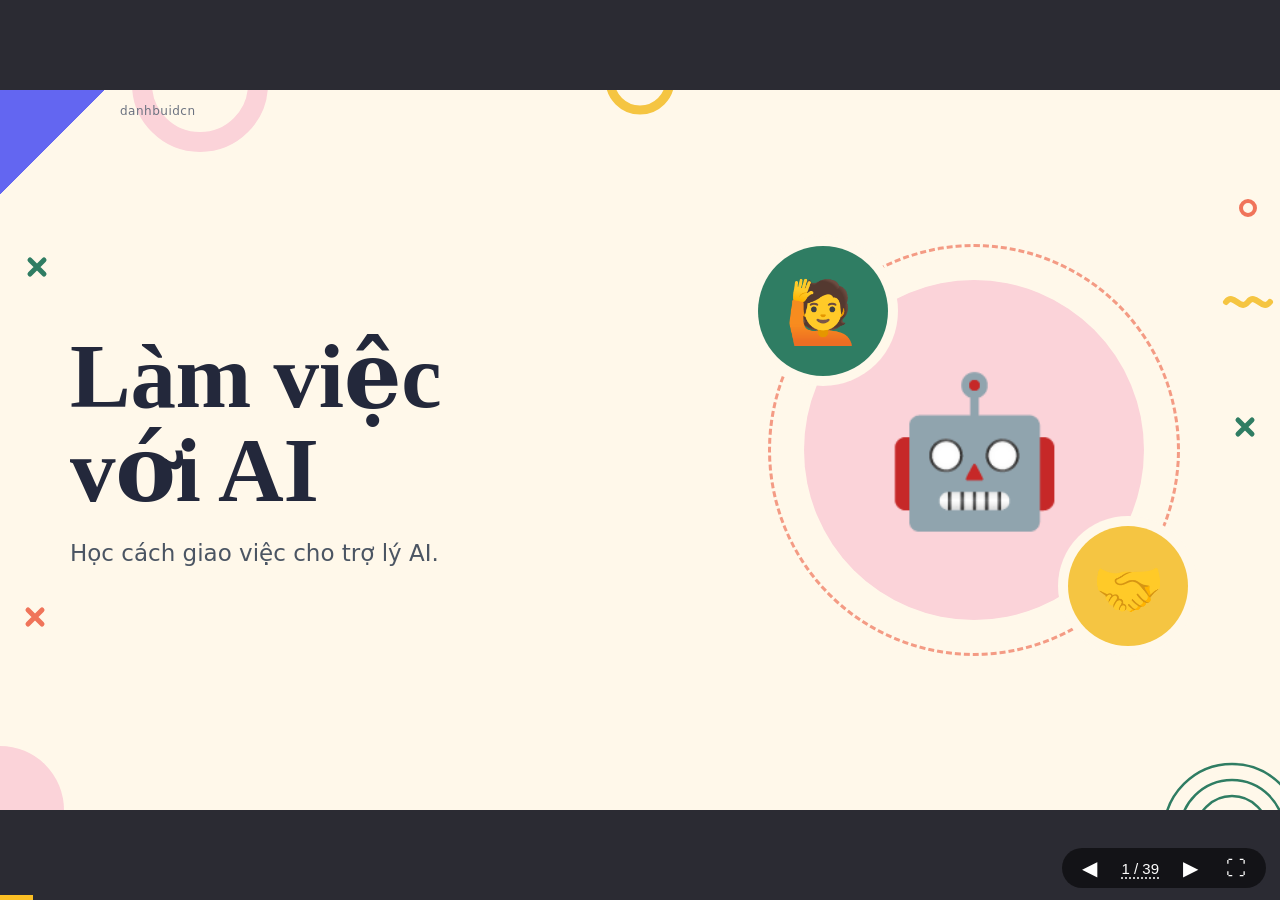
==== commit 1572e20a: "Slides buoi-1: drop '3 cách dùng Gemini' and 'Đừng đưa cho AI' (39 slides) Co-Authored-By: Claude So" ====
--- a/buoi-1/index.html
+++ b/buoi-1/index.html
@@ -832,29 +832,6 @@
   <div class="chot">AI soạn <em>nhanh</em>. Người gửi chịu trách nhiệm là <em>bạn</em>.</div>
 </section>
 
-<section class="slide pp" data-s="6">
-  <span class="tag">6 · GEMINI</span>
-  <h2>3 cách dùng Gemini</h2>
-  <div class="grid g3 defs">
-    <div class="card"><b class="t">💬 Chat</b><p>Hỏi nhanh, brainstorm ý tưởng.</p></div>
-    <div class="card"><b class="t">📝 Canvas</b><p>Hiện tài liệu, trang web riêng bên cạnh để sửa trực tiếp.</p></div>
-    <div class="card"><b class="t">🔎 Deep Research</b><p>Nghiên cứu nhiều nguồn, viết báo cáo, kèm nguồn trích dẫn để kiểm chứng.</p></div>
-  </div>
-  <p class="cap" style="text-align:center">Bản miễn phí có giới hạn số lượt. Không thấy nút → dùng Chat.</p>
-</section>
-
-<section class="slide pp" data-s="6">
-  <span class="tag">6 · GEMINI</span>
-  <h2>🔒 Đừng đưa cho AI</h2>
-  <div class="icgrid" style="--n:4;margin-top:10px">
-    <div class="it"><div class="icn no">🪪</div><b class="l">Số CCCD, số tài khoản</b></div>
-    <div class="it"><div class="icn no">💰</div><b class="l">Lương cụ thể từng người</b></div>
-    <div class="it"><div class="icn no">🏥</div><b class="l">Thông tin sức khoẻ</b></div>
-    <div class="it"><div class="icn no">🔑</div><b class="l">Mật khẩu</b></div>
-  </div>
-  <div class="chot">Cần dữ liệu thật → đổi tên thành <em>"Nhân viên A"</em>, <em>"Học sinh B"</em>.</div>
-</section>
-
 <!-- ===================== 6. TỔNG KẾT ===================== -->
 <section class="slide pp" data-s="7">
   <span class="tag">7 · TỔNG KẾT</span>
@@ -872,7 +849,7 @@
   <h2>07 · Tổng kết (2/2): cách làm</h2>
   <div class="grid g2 sumg">
     <div class="card"><b class="t">05 ✍️ Cách giao việc</b><ul class="dot"><li>C-T-R: Context (bối cảnh), Task (việc cần làm), Rules (quy tắc).</li><li>Iteration: phản hồi cụ thể để chỉnh kết quả.</li><li>4D: Delegation, Description, Discernment, Diligence.</li></ul></div>
-    <div class="card"><b class="t">06 📁 Gemini miễn phí</b><ul class="dot"><li>Drive là kho tài liệu → nối vào sổ ghi chú.</li><li>Instructions: viết 1 lần, Gemini trả lời nhất quán.</li><li>Gemini soạn thư nháp, bạn đọc kỹ rồi mới gửi.</li><li>Chat · Canvas · Deep Research.</li><li>Không đưa CCCD, lương, sức khoẻ, mật khẩu.</li></ul></div>
+    <div class="card"><b class="t">06 📁 Gemini miễn phí</b><ul class="dot"><li>Drive là kho tài liệu → nối vào sổ ghi chú.</li><li>Instructions: viết 1 lần, Gemini trả lời nhất quán.</li><li>Gemini soạn thư nháp, bạn đọc kỹ rồi mới gửi.</li></ul></div>
   </div>
   <div class="act"><b>✅ Bắt đầu:</b> chọn việc <b>lặp lại nhiều</b> và <b>tiết kiệm nhiều thời gian</b> nhất → dùng Gemini mỗi ngày trong 30 ngày đầu.</div>
 </section>
@@ -1076,7 +1053,7 @@
     more.style.display = s.scrollHeight - s.clientHeight - s.scrollTop > 8 ? 'block' : 'none';
   }, 400);
 
-  // In PDF: mở hết ô bấm để mở; slide dài thì thu nhỏ cho vừa 1 trang (giữ 41 trang)
+  // In PDF: mở hết ô bấm để mở; slide dài thì thu nhỏ cho vừa 1 trang (giữ 39 trang)
   window.addEventListener('beforeprint', function () {
     document.body.classList.add('pmode');
     slides.forEach(function (s) {
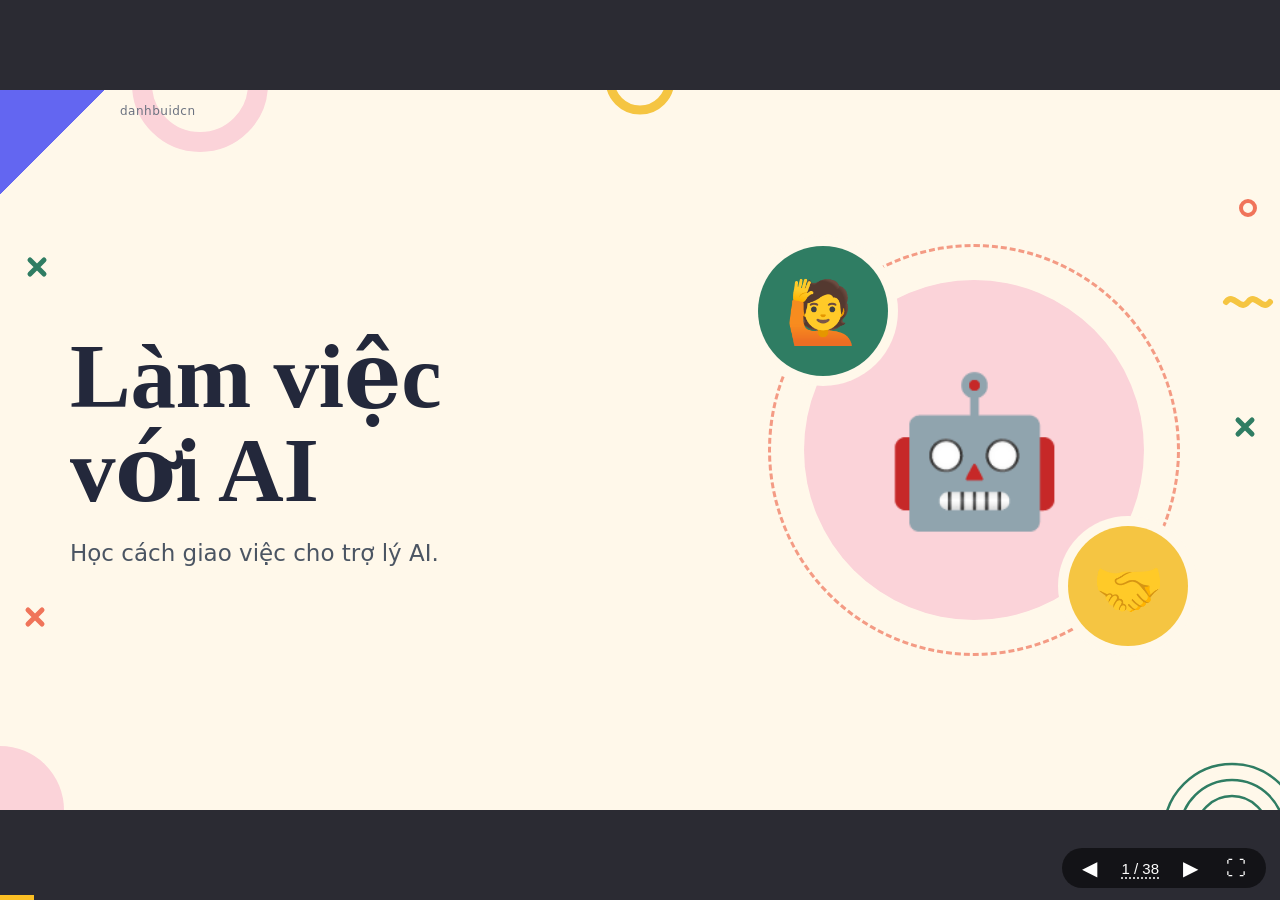
==== commit 5ff7fef4: "Slides buoi-1: single recap slide with clickable section titles (38 slides) Co-Authored-By: Claude S" ====
--- a/buoi-1/index.html
+++ b/buoi-1/index.html
@@ -364,6 +364,11 @@
   .pp .sumg { gap: 14px; } .pp .sumg .card { padding: 12px 20px; }
   .pp .sumg .card b.t { font: 700 23px var(--serif); color: var(--pp-green); margin-bottom: 2px; }
   .pp .sumg ul.dot > li { font-size: 17px; line-height: 1.3; margin: 3px 0; }
+  .toc.go { gap: 14px 40px; padding: 0 30px; }
+  .toc.go a.it { color: inherit; text-decoration: none; cursor: pointer; border-radius: 18px; padding: 12px 16px; }
+  .toc.go a.it:hover, .toc.go a.it:focus { background: var(--hi-bg); outline: none; }
+  .toc.go a.it:hover b, .toc.go a.it:focus b { text-decoration: underline; text-underline-offset: 6px; }
+  .toc.go b { font-size: 31px; }
   .fprog { display: flex; gap: 10px; justify-content: center; margin: 0 0 6px; }
   .fprog span { width: 40px; height: 40px; border-radius: 50%; background: #e5e7eb; color: #4b5563; font: 800 15px/40px var(--serif); text-align: center; }
   .fprog span.on { background: var(--pp-coral); color: #23283b; box-shadow: 0 0 0 5px var(--pp-pink); }
@@ -835,23 +840,16 @@
 <!-- ===================== 6. TỔNG KẾT ===================== -->
 <section class="slide pp" data-s="7">
   <span class="tag">7 · TỔNG KẾT</span>
-  <h2>07 · Tổng kết (1/2): tư duy</h2>
-  <div class="grid g2 sumg">
-    <div class="card"><b class="t">01 🧐 Tư duy phản biện</b><ul class="dot"><li>Phản biện: dùng lý lẽ, bằng chứng để đánh giá ý kiến của <b>người khác</b>.</li><li>Tư duy phản biện: tự nhìn nhận, đánh giá <b>chính mình</b>.</li><li>Cấp 3 (ngoại hoá nội quan) là cao nhất.</li><li>Vượt "cái tôi phi lý": lấy mình / xã hội làm trung tâm.</li></ul></div>
-    <div class="card"><b class="t">02 🧠 AI là gì</b><ul class="dot"><li>AI tự học từ rất nhiều ví dụ.</li><li>ChatGPT, Gemini viết bằng cách đoán từng chữ tiếp theo.</li><li>Nghe hợp lý chưa chắc đúng → luôn kiểm tra.</li></ul></div>
-    <div class="card"><b class="t">03 🗺 Bản đồ AI</b><ul class="dot"><li>ChatGPT, Gemini, Claude, Perplexity.</li><li>Cách hỏi quan trọng hơn chọn app.</li></ul></div>
-    <div class="card"><b class="t">04 ✋ 5 nguyên tắc</b><ul class="dot"><li>Bạn mang bối cảnh, AI mang trí tuệ.</li><li>Câu trả lời đầu là điểm khởi đầu: iterate.</li><li>Projects lưu kiến thức, Skills thực thi quy trình.</li><li>Giao việc lặp lại, giữ việc cần phán đoán.</li><li>Test before you trust: kiểm chứng trước khi tin.</li></ul></div>
-  </div>
-</section>
-
-<section class="slide pp" data-s="7">
-  <span class="tag">7 · TỔNG KẾT</span>
-  <h2>07 · Tổng kết (2/2): cách làm</h2>
-  <div class="grid g2 sumg">
-    <div class="card"><b class="t">05 ✍️ Cách giao việc</b><ul class="dot"><li>C-T-R: Context (bối cảnh), Task (việc cần làm), Rules (quy tắc).</li><li>Iteration: phản hồi cụ thể để chỉnh kết quả.</li><li>4D: Delegation, Description, Discernment, Diligence.</li></ul></div>
-    <div class="card"><b class="t">06 📁 Gemini miễn phí</b><ul class="dot"><li>Drive là kho tài liệu → nối vào sổ ghi chú.</li><li>Instructions: viết 1 lần, Gemini trả lời nhất quán.</li><li>Gemini soạn thư nháp, bạn đọc kỹ rồi mới gửi.</li></ul></div>
-  </div>
-  <div class="act"><b>✅ Bắt đầu:</b> chọn việc <b>lặp lại nhiều</b> và <b>tiết kiệm nhiều thời gian</b> nhất → dùng Gemini mỗi ngày trong 30 ngày đầu.</div>
+  <h2>07 · Tổng kết</h2>
+  <div class="toc go">
+    <a class="it" data-go="1" href="#"><span class="num">01</span><div><b>🧐 Tư duy phản biện</b></div></a>
+    <a class="it" data-go="4" href="#"><span class="num">04</span><div><b>✋ 5 nguyên tắc</b></div></a>
+    <a class="it" data-go="2" href="#"><span class="num">02</span><div><b>🧠 AI là gì</b></div></a>
+    <a class="it" data-go="5" href="#"><span class="num">05</span><div><b>✍️ Cách giao việc</b></div></a>
+    <a class="it" data-go="3" href="#"><span class="num">03</span><div><b>🗺️ Bản đồ AI</b></div></a>
+    <a class="it" data-go="6" href="#"><span class="num">06</span><div><b>📁 Gemini miễn phí</b></div></a>
+  </div>
+  <p class="cap" style="text-align:center;margin-top:22px">Bấm vào tên phần để quay lại slide đó.</p>
 </section>
 
 <!-- ===================== 7. BÀI TẬP CUỐI ===================== -->
@@ -1019,7 +1017,7 @@
   document.addEventListener('keydown', function (e) {
     if (e.target.closest && e.target.closest('input, textarea, select, [contenteditable]')) return; // đang gõ
     var k = e.key;
-    var onBtn = e.target.closest && e.target.closest('button');
+    var onBtn = e.target.closest && e.target.closest('button, a');
     // Enter: sang slide kế (trừ khi đang chọn 1 nút). Mọi slide hiện hết nội dung ngay.
     if (k === 'Enter' && !onBtn) { e.preventDefault(); show(cur + 1); return; }
     if ((k === ' ' || k === 'Enter') && onBtn) return; // đang bấm nút (ô bấm để mở, Gửi)
@@ -1053,7 +1051,7 @@
     more.style.display = s.scrollHeight - s.clientHeight - s.scrollTop > 8 ? 'block' : 'none';
   }, 400);
 
-  // In PDF: mở hết ô bấm để mở; slide dài thì thu nhỏ cho vừa 1 trang (giữ 39 trang)
+  // In PDF: mở hết ô bấm để mở; slide dài thì thu nhỏ cho vừa 1 trang (giữ 38 trang)
   window.addEventListener('beforeprint', function () {
     document.body.classList.add('pmode');
     slides.forEach(function (s) {
@@ -1070,6 +1068,13 @@
     slides.forEach(function (s) { s.style.removeProperty('--z'); });
   });
 
+  // Tổng kết: tên từng phần là link, bấm thì nhảy tới slide chuyển phần (.secno) có số tương ứng
+  (function () {
+    var idx = {};
+    slides.forEach(function (sl, i) { var n = sl.querySelector('.secno .num'); if (n) idx[parseInt(n.textContent, 10)] = i; });
+    [].forEach.call(document.querySelectorAll('a[data-go]'), function (a) { var i = idx[+a.getAttribute('data-go')]; if (i != null) a.setAttribute('href', '#' + (i + 1)); });
+  })();
+
   window.addEventListener('resize', fit);
   window.addEventListener('hashchange', fromHash);
   fit(); fromHash();
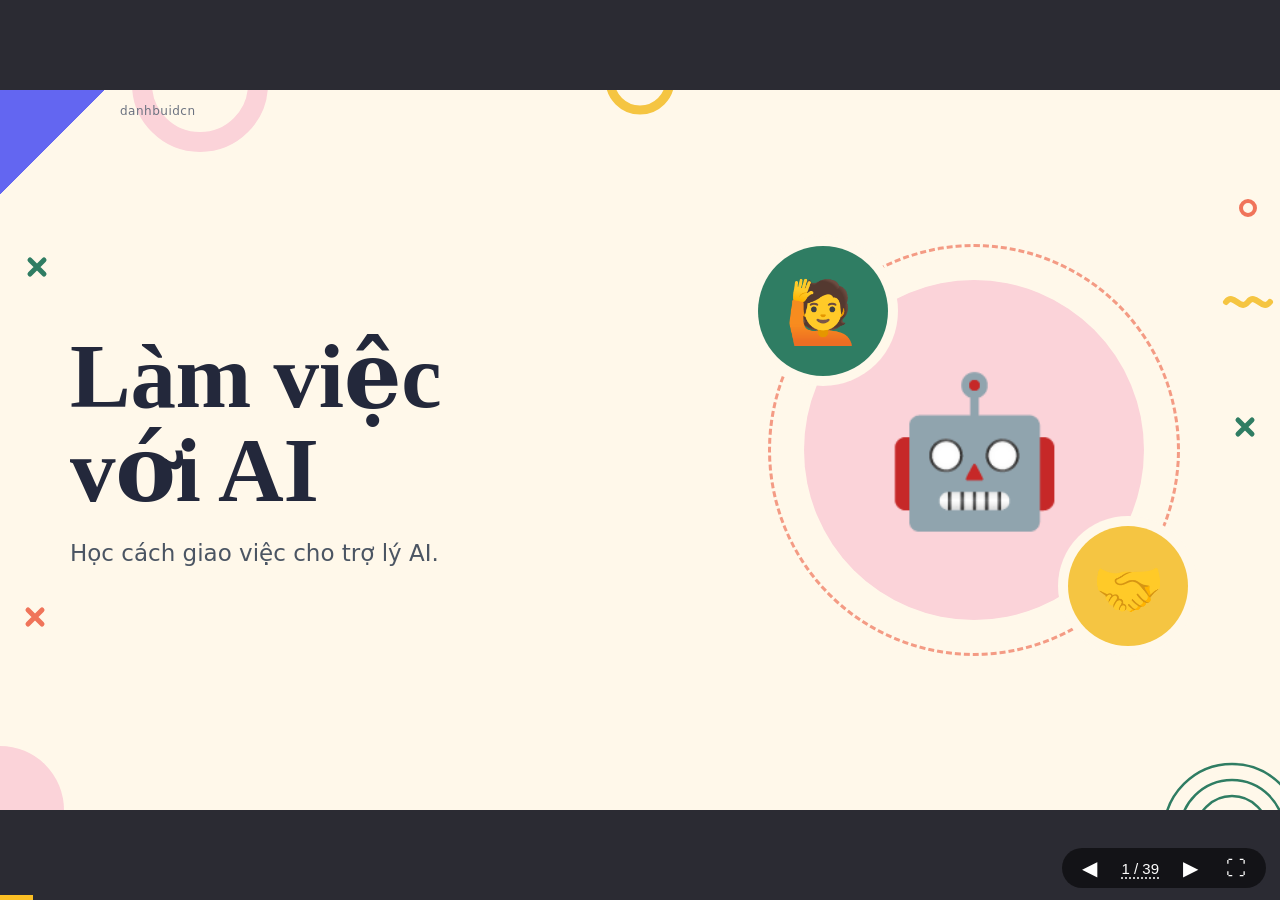
==== commit 1642cf3c: "Phần 8: bài tập trước, quy trình xử lý 7 bước, tổng kết bấm mở mục, 39 slide Co-Authored-By: Claude " ====
--- a/buoi-1/index.html
+++ b/buoi-1/index.html
@@ -364,11 +364,25 @@
   .pp .sumg { gap: 14px; } .pp .sumg .card { padding: 12px 20px; }
   .pp .sumg .card b.t { font: 700 23px var(--serif); color: var(--pp-green); margin-bottom: 2px; }
   .pp .sumg ul.dot > li { font-size: 17px; line-height: 1.3; margin: 3px 0; }
-  .toc.go { gap: 14px 40px; padding: 0 30px; }
-  .toc.go a.it { color: inherit; text-decoration: none; cursor: pointer; border-radius: 18px; padding: 12px 16px; }
-  .toc.go a.it:hover, .toc.go a.it:focus { background: var(--hi-bg); outline: none; }
-  .toc.go a.it:hover b, .toc.go a.it:focus b { text-decoration: underline; text-underline-offset: 6px; }
-  .toc.go b { font-size: 31px; }
+  .recap { display: flex; flex-direction: column; }
+  .recap .rrow { display: grid; grid-template-columns: 300px 1fr; gap: 14px; align-items: start; padding: 6px 6px; border-bottom: 2px solid #eadfc8; }
+  .recap .rrow:last-child { border-bottom: 0; }
+  .recap a { color: inherit; text-decoration: none; cursor: pointer; }
+  .recap a.rh { display: flex; align-items: center; gap: 12px; font: 700 23px/1.15 var(--serif); color: var(--pp-green); }
+  .recap a:hover, .recap a:focus { outline: none; text-decoration: underline; text-underline-offset: 4px; }
+  .recap .rrow:not(.show):not(.open) > ul { display: none; }
+  .recap a.tg::after { content: "▾"; margin-left: auto; font-size: 18px; color: var(--muted); transition: transform .15s; }
+  .recap .rrow.open a.tg::after { transform: rotate(180deg); }
+  .recap a.tg { cursor: pointer; }
+  .recap .rnote { display: block; margin: 4px 0 0 56px; font-size: 14px; line-height: 1.25; color: var(--muted); }
+  .pp .recap ul.dot { margin: 0; }
+  .pp .recap ul.dot > li { font-size: 15px; line-height: 1.22; margin: 1px 0; padding-left: 20px; }
+  .pp .recap ul.dot > li::before { width: 10px; height: 10px; top: calc(.61em - 5px); }
+  .pp ol.wf { list-style: none; margin: 4px auto 0; padding: 0; max-width: 1050px; }
+  .pp ol.wf > li { display: flex; align-items: center; gap: 18px; padding: 5px 0; position: relative; }
+  .pp ol.wf > li:not(:last-child)::after { content: ""; position: absolute; left: 21px; top: 50px; height: 10px; width: 2px; background: var(--pp-coral); opacity: .55; }
+  .pp ol.wf b { display: block; font-size: 21px; line-height: 1.2; }
+  .pp ol.wf .g { display: block; font-size: 15.5px; color: #4b5563; line-height: 1.25; }
   .fprog { display: flex; gap: 10px; justify-content: center; margin: 0 0 6px; }
   .fprog span { width: 40px; height: 40px; border-radius: 50%; background: #e5e7eb; color: #4b5563; font: 800 15px/40px var(--serif); text-align: center; }
   .fprog span.on { background: var(--pp-coral); color: #23283b; box-shadow: 0 0 0 5px var(--pp-pink); }
@@ -445,7 +459,7 @@
   </div>
 </section>
 
-<section class="slide pp" data-s="1">
+<section id="s1-phanbien" class="slide pp" data-s="1">
   <span class="tag">1 · TƯ DUY PHẢN BIỆN</span>
   <h2>Phản biện khác Tư duy phản biện</h2>
   <div class="grid g2 defs">
@@ -470,7 +484,7 @@
   <p class="vid"><a href="https://www.youtube.com/watch?v=sGTkYMrWX6U" target="_blank" rel="noopener noreferrer">🎬 Video gợi ý: xem thêm về tư duy phản biện trên YouTube ↗</a></p>
 </section>
 
-<section class="slide pp" data-s="1">
+<section id="s1-capdo" class="slide pp" data-s="1">
   <span class="tag">1 · TƯ DUY PHẢN BIỆN</span>
   <h2>3 cấp độ tư duy <small>Nội quan = tự nhìn vào suy nghĩ của chính mình</small></h2>
   <div class="grid g3 defs lv3">
@@ -487,7 +501,7 @@
   <div class="chot">Tư duy phản biện = <em>cấp 3</em>, cấp tư duy chất lượng cao nhất.</div>
 </section>
 
-<section class="slide pp" data-s="1">
+<section id="s1-caitoi" class="slide pp" data-s="1">
   <span class="tag">1 · TƯ DUY PHẢN BIỆN</span>
   <h2>Mục tiêu: vượt qua "cái tôi phi lý"</h2>
   <div class="grid g2 defs">
@@ -518,7 +532,7 @@
   </div>
 </section>
 
-<section class="slide pp" data-s="2">
+<section id="s2-ai" class="slide pp" data-s="2">
   <span class="tag">2 · AI LÀ GÌ</span>
   <h2 style="margin-bottom:12px">🧠 AI là gì?</h2>
   <p class="ai-def"><b>AI (trí tuệ nhân tạo)</b> là phần mềm <b>tự học từ rất nhiều ví dụ</b>, thay vì được người viết sẵn từng quy tắc.</p>
@@ -532,7 +546,7 @@
   <div class="chot">AI <em>bắt chước rất giỏi</em>, nhưng không biết mình đúng hay sai.</div>
 </section>
 
-<section class="slide pp" data-s="2">
+<section id="s2-sai" class="slide pp" data-s="2">
   <span class="tag">2 · AI LÀ GÌ</span>
   <h2>Vì đoán, nên có thể sai</h2>
   <p class="ai-how" style="margin:0 0 18px">AI viết câu <b>nghe hợp lý nhất</b>, không chắc là câu <b>đúng nhất</b>.</p>
@@ -543,7 +557,7 @@
   <div class="chot">AI nói trôi chảy, nhưng <em>không tự kiểm tra lại</em>.</div>
 </section>
 
-<section class="slide pp" data-s="2">
+<section id="s2-2loai" class="slide pp" data-s="2">
   <span class="tag">2 · AI LÀ GÌ</span>
   <h2>2 loại AI</h2>
   <div class="icgrid duo" style="--n:2">
@@ -577,7 +591,7 @@
   </div>
 </section>
 
-<section class="slide pp" data-s="3">
+<section id="s3-bando" class="slide pp" data-s="3">
   <span class="tag">3 · BẢN ĐỒ AI</span>
   <h2>🗺️ 4 cái tên hay gặp</h2>
   <div class="foldrow" data-one style="--n:4">
@@ -606,7 +620,7 @@
   </div>
 </section>
 
-<section class="slide pp" data-s="4">
+<section id="s4-ngon" class="slide pp" data-s="4">
   <span class="tag">4 · 5 NGUYÊN TẮC</span>
   <h2>✋ 5 nguyên tắc = 5 ngón tay <small>Có 5 nguyên tắc sẽ lặp lại nhiều lần.</small></h2>
   <div class="hand">
@@ -619,7 +633,7 @@
   <p class="cap" style="text-align:center;margin-top:14px">Nguồn: khoá Claude 101 (Anthropic). Dùng được cho mọi AI.</p>
 </section>
 
-<section class="slide pp" data-s="4">
+<section id="s4-1" class="slide pp" data-s="4">
   <span class="tag">4 · NGUYÊN TẮC 1</span>
   <div class="fprog"><span class="on">1</span><span>2</span><span>3</span><span>4</span><span>5</span></div>
   <h2 class="eng">1. "Claude bring intelligence. You bring context and expertise."</h2>
@@ -631,7 +645,7 @@
   </ul>
 </section>
 
-<section class="slide pp" data-s="4">
+<section id="s4-2" class="slide pp" data-s="4">
   <span class="tag">4 · NGUYÊN TẮC 2</span>
   <div class="fprog"><span>1</span><span class="on">2</span><span>3</span><span>4</span><span>5</span></div>
   <h2 class="eng">2. "First response is a starting point, not a final answer."</h2>
@@ -642,7 +656,7 @@
   </ul>
 </section>
 
-<section class="slide pp" data-s="4">
+<section id="s4-3" class="slide pp" data-s="4">
   <span class="tag">4 · NGUYÊN TẮC 3</span>
   <div class="fprog"><span>1</span><span>2</span><span class="on">3</span><span>4</span><span>5</span></div>
   <h2 class="eng">3. "Projects store knowledge. Skills perform tasks."</h2>
@@ -653,7 +667,7 @@
   </ul>
 </section>
 
-<section class="slide pp" data-s="4">
+<section id="s4-4" class="slide pp" data-s="4">
   <span class="tag">4 · NGUYÊN TẮC 4</span>
   <div class="fprog"><span>1</span><span>2</span><span>3</span><span class="on">4</span><span>5</span></div>
   <h2 class="eng">4. "Delegate what's repeatable. Keep what needs judgment."</h2>
@@ -664,7 +678,7 @@
   </ul>
 </section>
 
-<section class="slide pp" data-s="4">
+<section id="s4-5" class="slide pp" data-s="4">
   <span class="tag">4 · NGUYÊN TẮC 5</span>
   <div class="fprog"><span>1</span><span>2</span><span>3</span><span>4</span><span class="on">5</span></div>
   <h2 class="eng">5. "Test before you trust. Trust but keep verifying."</h2>
@@ -675,7 +689,7 @@
   </ul>
 </section>
 
-<section class="slide pp" data-s="4">
+<section id="s4-vidu" class="slide pp" data-s="4">
   <span class="tag">4 · 5 NGUYÊN TẮC</span>
   <h2>Ví dụ: cùng 1 việc, 2 cách hỏi</h2>
   <div class="grid g2 defs ex2">
@@ -701,7 +715,7 @@
   </div>
 </section>
 
-<section class="slide pp" data-s="5">
+<section id="s5-ctr" class="slide pp" data-s="5">
   <span class="tag">5 · GIAO VIỆC</span>
   <h2>Công thức C-T-R <small>Dùng để viết prompt</small></h2>
   <div class="grid g3 defs ctr">
@@ -712,7 +726,7 @@
   <div class="chot"><em>Iteration</em> là chìa khoá: phản hồi cụ thể để điều chỉnh kết quả.</div>
 </section>
 
-<section class="slide pp" data-s="5">
+<section id="s5-4nl" class="slide pp" data-s="5">
   <span class="tag">5 · GIAO VIỆC</span>
   <h2>4 năng lực cốt lõi khi làm việc với AI</h2>
   <div class="grid g2 defs d4">
@@ -739,14 +753,14 @@
   <div class="chot">Áp dụng <em>4 năng lực</em> vừa học: giao việc, mô tả, đánh giá, chịu trách nhiệm.</div>
 </section>
 
-<section class="slide pp" data-s="6">
+<section id="s6-b1" class="slide pp" data-s="6">
   <span class="tag">6 · GEMINI</span>
   <h2>Bước 1: Kho tài liệu trên Drive</h2>
   <img class="shot" src="img/drive-folder.png" alt="Thư mục Drive có 3 file" style="width:960px;display:block;margin:0 auto">
   <div class="chot">Tạo 1 thư mục trên <em>Google Drive</em>, bỏ 3 file vào.</div>
 </section>
 
-<section class="slide pp" data-s="6">
+<section id="s6-files" class="slide pp" data-s="6">
   <span class="tag">6 · GEMINI</span>
   <h2>3 file mẫu trong thư mục</h2>
   <div class="grid g3 files3">
@@ -783,7 +797,7 @@
   </div>
 </section>
 
-<section class="slide pp" data-s="6">
+<section id="s6-b2" class="slide pp" data-s="6">
   <span class="tag">6 · GEMINI</span>
   <h2>Bước 2: Nối Drive vào Gemini</h2>
   <img class="shot" src="img/gemini-sources.png" alt="Hộp thoại Nguồn của sổ ghi chú" style="width:720px;display:block;margin:0 auto">
@@ -795,7 +809,7 @@
   <div class="chot">Sổ ghi chú = <em>kho kiến thức</em> của Gemini.</div>
 </section>
 
-<section class="slide pp" data-s="6">
+<section id="s6-b3" class="slide pp" data-s="6">
   <span class="tag">6 · GEMINI</span>
   <h2>Bước 3: Viết Instructions</h2>
   <div class="row" style="gap:28px;align-items:center">
@@ -811,7 +825,7 @@
   </div>
 </section>
 
-<section class="slide pp" data-s="6">
+<section id="s6-b4" class="slide pp" data-s="6">
   <span class="tag">6 · GEMINI</span>
   <h2>Bước 4: Nhờ Gemini soạn thư</h2>
   <div class="row" style="gap:28px;align-items:center">
@@ -824,7 +838,7 @@
   </div>
 </section>
 
-<section class="slide pp" data-s="6">
+<section id="s6-b5" class="slide pp" data-s="6">
   <span class="tag">6 · GEMINI</span>
   <h2>Bước 5: Đọc kỹ, rồi mới bấm Gửi</h2>
   <div class="row" style="gap:28px;align-items:center">
@@ -840,16 +854,15 @@
 <!-- ===================== 6. TỔNG KẾT ===================== -->
 <section class="slide pp" data-s="7">
   <span class="tag">7 · TỔNG KẾT</span>
-  <h2>07 · Tổng kết</h2>
-  <div class="toc go">
-    <a class="it" data-go="1" href="#"><span class="num">01</span><div><b>🧐 Tư duy phản biện</b></div></a>
-    <a class="it" data-go="4" href="#"><span class="num">04</span><div><b>✋ 5 nguyên tắc</b></div></a>
-    <a class="it" data-go="2" href="#"><span class="num">02</span><div><b>🧠 AI là gì</b></div></a>
-    <a class="it" data-go="5" href="#"><span class="num">05</span><div><b>✍️ Cách giao việc</b></div></a>
-    <a class="it" data-go="3" href="#"><span class="num">03</span><div><b>🗺️ Bản đồ AI</b></div></a>
-    <a class="it" data-go="6" href="#"><span class="num">06</span><div><b>📁 Gemini miễn phí</b></div></a>
-  </div>
-  <p class="cap" style="text-align:center;margin-top:22px">Bấm vào tên phần để quay lại slide đó.</p>
+  <h2 style="font-size:40px;margin-bottom:8px">07 · Tổng kết</h2>
+  <div class="recap">
+      <div class="rrow"><div class="rl"><a class="rh tg" href="#" role="button" aria-expanded="false"><span class="num sm">01</span>Tư duy phản biện</a></div><ul class="dot"><li><a data-to="s1-phanbien" href="#">Phản biện khác Tư duy phản biện</a></li><li><a data-to="s1-capdo" href="#">3 cấp độ tư duy: Không có nội quan, Nội quan có chọn lọc, Ngoại hoá nội quan</a></li><li><a data-to="s1-caitoi" href="#">Mục tiêu: vượt qua "cái tôi phi lý"</a></li></ul></div>
+      <div class="rrow"><div class="rl"><a class="rh tg" href="#" role="button" aria-expanded="false"><span class="num sm">02</span>AI là gì</a></div><ul class="dot"><li><a data-to="s2-ai" href="#">AI là gì: tự học từ ví dụ, đoán từng chữ tiếp theo</a></li><li><a data-to="s2-sai" href="#">Vì đoán, nên có thể sai</a></li><li><a data-to="s2-2loai" href="#">2 loại AI: AI dự đoán, AI tạo nội dung</a></li></ul></div>
+      <div class="rrow"><div class="rl"><a class="rh tg" href="#" role="button" aria-expanded="false"><span class="num sm">03</span>Bản đồ AI</a></div><ul class="dot"><li><a data-to="s3-bando" href="#">4 cái tên hay gặp: ChatGPT, Gemini, Claude, Perplexity</a></li></ul></div>
+      <div class="rrow"><div class="rl"><a class="rh tg" href="#" role="button" aria-expanded="false"><span class="num sm">04</span>5 nguyên tắc</a></div><ul class="dot"><li><a data-to="s4-ngon" href="#">5 nguyên tắc = 5 ngón tay</a></li><li><a data-to="s4-1" href="#">Claude bring intelligence. You bring context and expertise.</a></li><li><a data-to="s4-2" href="#">First response is a starting point, not a final answer.</a></li><li><a data-to="s4-3" href="#">Projects store knowledge. Skills perform tasks.</a></li><li><a data-to="s4-4" href="#">Delegate what's repeatable. Keep what needs judgment.</a></li><li><a data-to="s4-5" href="#">Test before you trust. Trust but keep verifying.</a></li><li><a data-to="s4-vidu" href="#">Ví dụ: cùng 1 việc, 2 cách hỏi</a></li></ul></div>
+      <div class="rrow"><div class="rl"><a class="rh tg" href="#" role="button" aria-expanded="false"><span class="num sm">05</span>Cách giao việc</a></div><ul class="dot"><li><a data-to="s5-ctr" href="#">Công thức C-T-R: Context, Task, Rules</a></li><li><a data-to="s5-4nl" href="#">4 năng lực: Delegation, Description, Discernment, Diligence</a></li></ul></div>
+      <div class="rrow show"><div class="rl"><a class="rh" data-go="6" href="#"><span class="num sm">06</span>Gemini miễn phí</a></div><ul class="dot"><li><a data-to="s6-b2" href="#">Dùng Google Drive + Gemini để có kho kiến thức riêng cho AI</a></li><li><a data-to="s6-b4" href="#">Dùng Gemini để soạn thư cho 3 học viên, đọc kỹ rồi mới bấm Gửi</a></li></ul></div>
+    </div>
 </section>
 
 <!-- ===================== 7. BÀI TẬP CUỐI ===================== -->
@@ -859,14 +872,15 @@
     <div>
       <div class="secno"><span class="num">08</span><span class="of">PHẦN 8 / 8</span></div>
       <h2>Bài tập cuối</h2>
-      <p class="sub">Viết đoạn hướng dẫn riêng, mang về dùng.</p>
+      <p class="sub">Bạn làm bài tập trước, rồi xem cách tôi xử lý.</p>
     </div>
     <div class="hero" aria-hidden="true"><span class="ring"></span><span class="b b1">🎯</span><span class="b b2">📝</span><span class="b b3">🚀</span></div>
   </div>
 </section>
 
 <section class="slide pp" data-s="8" data-conv="vidu">
-  <span class="tag">8 · BÀI TẬP CUỐI · VÍ DỤ THẬT</span>
+  <span class="tag">8 · CÁCH TÔI XỬ LÝ · VÍ DỤ THẬT</span>
+  <span class="practice">BƯỚC 1–2 · LÀM RÕ YÊU CẦU, HỎI AI</span>
   <h2>🎯 Lượt 1: hỏi chung chung</h2>
   <div class="prompt sm">Tôi là một lập trình viên. Tôi đã viết 1 app để quản lý thời gian sử dụng tablet cho trẻ em… Tôi muốn hướng dẫn trẻ sử dụng AI Gemini. Nhưng lo sợ trẻ sẽ chụp và nhờ AI giải, tôi muốn trẻ dùng AI hướng dẫn cách giải và cách tư duy. Liệu tôi có thể làm gì? 1 bé 9 tuổi, 1 bé 6 tuổi dùng chung tablet.</div>
   <div class="card long" style="margin-top:14px;font-size:13px;line-height:1.35;columns:2;column-gap:32px">
@@ -889,65 +903,75 @@
 </section>
 
 <section class="slide pp" data-s="8" data-conv="vidu">
-  <span class="tag">8 · BÀI TẬP CUỐI · VÍ DỤ THẬT</span>
+  <span class="tag">8 · CÁCH TÔI XỬ LÝ · VÍ DỤ THẬT</span>
+  <span class="practice">BƯỚC 3–4 · KẾT QUẢ MONG MUỐN, CÁCH LÀM</span>
   <h2>Lượt 2: nói rõ mình muốn gì</h2>
-  <div class="prompt sm" data-ai="chain">Bạn trả lời quá dài. Tôi muốn format output kết quả trả về cho trẻ. Tất cả các cách trên đều không tốt. Liệu có cách nào ổn hơn không?
-Tôi cho trẻ dùng 1 account Gemini riêng biệt. Liệu có cách nào khuyến khích khả năng tư duy của trẻ, VD, trẻ cung cấp một bài toán mà chưa rõ ràng thì bạn cùng trẻ chia nhỏ và brainstorm ý tưởng. Tôi nhớ là ChatGPT có cho phép format output AI trả về.</div>
+  <div class="prompt sm" data-ai="chain">Câu trả lời trước quá dài, chưa dùng được. Hãy viết lại thành MỘT đoạn hướng dẫn ngắn để tôi dán vào Gemini cho cả hai con dùng.
+
+Context: Hai con tôi (6 và 9 tuổi) dùng chung 1 tablet. Tôi muốn Gemini giúp các con tư duy, không giải bài hộ.
+Task: Viết đoạn hướng dẫn cho Gemini: khi con đưa một bài toán chưa rõ, Gemini cùng con chia nhỏ bài và brainstorm cách làm.
+Rules: Đoạn hướng dẫn gồm 4 khối: Vai trò, Điều cấm, Cách làm, Khung trả lời. Mỗi câu trả lời cho con tối đa 3 câu, theo đúng 3 phần cố định. Giọng thân thiện, dễ hiểu với trẻ.</div>
   <ul class="dot big" style="margin-top:16px;columns:2;column-gap:40px">
-    <li>😤 Chê thẳng: "quá dài"</li><li>👧 Nói rõ ai dùng: trẻ</li>
-    <li>🧩 Ví dụ cụ thể: bài toán chưa rõ</li><li>📐 Muốn khung trả lời cố định</li>
+    <li>😤 Chê thẳng: "quá dài"</li><li>👧 <b>Context</b>: ai dùng, để làm gì</li>
+    <li>🧩 <b>Task</b>: việc cụ thể (bài toán chưa rõ)</li><li>📐 <b>Rules</b>: 4 khối, tối đa 3 câu, khung 3 phần</li>
   </ul>
 </section>
 
 <section class="slide pp" data-s="8">
-  <span class="tag">8 · BÀI TẬP CUỐI · KẾT QUẢ</span>
+  <span class="tag">8 · CÁCH TÔI XỬ LÝ · KẾT QUẢ</span>
+  <span class="practice">BƯỚC 5 · THỰC HIỆN</span>
   <h2>Gemini đưa 1 đoạn hướng dẫn <span class="key">4 khối</span></h2>
   <div class="icgrid" style="--n:4;gap:10px 24px">
-    <div class="it"><div class="icn sm" style="margin:6px auto 8px">🎭</div><b class="t">Vai trò</b><p>"Bạn Đồng Hành Tư Duy cho bé 6 và 9 tuổi."</p></div>
-    <div class="it"><div class="icn sm" style="margin:6px auto 8px">🚫</div><b class="t">Điều cấm</b><p>"Không giải hộ. Không quá 3 câu."</p></div>
-    <div class="it"><div class="icn sm" style="margin:6px auto 8px">🧩</div><b class="t">Cách làm</b><p>"Chia nhỏ bài, đưa 2–3 hướng cho bé chọn."</p></div>
+    <div class="it"><div class="icn sm" style="margin:6px auto 8px">🎭</div><b class="t">Vai trò</b><p>"Bạn là người bạn đồng hành tư duy cho hai bé (6 và 9 tuổi)."</p></div>
+    <div class="it"><div class="icn sm" style="margin:6px auto 8px">🚫</div><b class="t">Điều cấm</b><p>"Không đưa đáp án cuối. Mỗi lượt tối đa 3 câu."</p></div>
+    <div class="it"><div class="icn sm" style="margin:6px auto 8px">🧩</div><b class="t">Cách làm</b><p>"Tóm tắt, chia bài thành bước nhỏ, gợi 1–2 hướng để con tự chọn."</p></div>
     <div class="it"><div class="icn sm" style="margin:6px auto 8px;background:var(--pp-coral)">📐</div><b class="t" style="color:#a63a24">Khung trả lời</b><p>Mọi câu trả lời theo đúng 3 phần ↓</p></div>
   </div>
   <div class="grid g3" style="margin-top:10px">
-    <div class="card mini"><b>🔍 Mình hiểu ý bạn là…</b><br>Tóm tắt đề bằng 1 câu. Đề chưa rõ thì chỉ ra chỗ thiếu.</div>
-    <div class="card mini"><b>💡 Cùng nghĩ ý tưởng nhé</b><br>Cách 1 · Cách 2 — chỉ nêu hướng, không tính hộ.</div>
-    <div class="card mini"><b>❓ Câu hỏi cho bạn</b><br>Đúng 1 câu hỏi nhỏ để bé tự làm bước đầu.</div>
+    <div class="card mini"><b>🔍 Hiểu bài</b><br>1 câu: bài hỏi gì, chỗ nào chưa rõ.</div>
+    <div class="card mini"><b>💡 Chia nhỏ &amp; thử làm</b><br>1 câu: tách bước nhỏ hoặc gợi ý cách thử.</div>
+    <div class="card mini"><b>❓ Câu hỏi cho con</b><br>1 câu hỏi ngắn để con nói ý nghĩ hoặc thử bước đầu.</div>
   </div>
   <ul class="dot" style="margin-top:12px">
     <li>Dán vào Gemini: ⚙️ cạnh tên mình → <b>Trí thông minh cá nhân</b> → <b>Chỉ dẫn cho Gemini</b> (áp cho mọi cuộc chat)</li>
     <li>Cách khác: ⚙️ → <b>Gem</b> → tạo 1 Gem riêng cho việc này</li>
   </ul>
-  <div class="chot">Nói rõ <em>kết quả trông thế nào</em> → AI làm đúng.</div>
+  <div class="chot">Bước 6–7: <em>thử với 1 bài toán thật</em>, kiểm tra rồi mới tin.</div>
 </section>
 
 <section class="slide pp prac" data-s="8">
-  <span class="tag">8 · BÀI TẬP CUỐI</span>
+  <span class="tag">8 · BÀI TẬP</span>
   <span class="practice">✋ ĐẾN LƯỢT BẠN · THỬ NGAY TRÊN TRANG</span>
-  <h2 style="margin-bottom:6px">Hướng dẫn 4 khối cho việc của bạn</h2>
+  <h2 style="margin-bottom:6px">Bài tập: viết hướng dẫn cho AI</h2>
+  <p style="margin:0 0 6px;font-size:21px"><b>Đề:</b> chọn 1 việc lặp lại của bạn, viết đoạn hướng dẫn <b>4 khối</b> (vai trò, điều cấm, cách làm, khung trả lời) để AI luôn trả lời đúng ý.</p>
   <ol class="steps sm">
-    <li>Ô <b>Chọn mẫu</b>: chọn GV tiếng Anh (sửa bài viết), GV tiếng Trung (thẻ từ vựng), Nhân sự (trả lời nhân viên), hoặc "Tự viết".</li>
-    <li>Phần A: sửa từng dòng cho đúng việc của bạn. Giữ đủ 4 khối: vai trò, điều cấm, cách làm, khung trả lời.</li>
-    <li>Phần B: gõ 1 câu hỏi thử → bấm <b>So sánh</b> (gửi 2 lần: không có và có Phần A).</li>
-    <li>Xem 2 khung ②: bên phải có đúng khung không? Chưa đúng → sửa 1 dòng ở Phần A → <b>Chạy lại</b>. <b>(Nguyên tắc 2!)</b> Hỏi lại: "Vì sao AI viết vậy? Có ngoại lệ không?"</li>
-    <li>Ưng rồi → mang về app Gemini: bấm ⚙️ cạnh tên mình (góc dưới trái) → <b>Trí thông minh cá nhân</b> → <b>Chỉ dẫn cho Gemini</b> → dán Phần A → <b>Lưu</b>. <span class="muted">Cách khác: ⚙️ → <b>Gem</b> → tạo Gem mới → dán vào ô <b>Hướng dẫn</b> → <b>Lưu</b>.</span></li>
+    <li>Ô <b>Chọn mẫu</b>: chọn 1 mẫu gần việc của bạn, hoặc "Tự viết".</li>
+    <li>Phần A: sửa từng dòng cho đúng việc của bạn, giữ đủ 4 khối.</li>
+    <li>Phần B: gõ 1 câu hỏi thử → <b>So sánh</b> (không có / có Phần A).</li>
+    <li>Chưa đúng ý → sửa 1 dòng ở Phần A → <b>Chạy lại</b>.</li>
+    <li>Ưng rồi → Gemini: ⚙️ cạnh tên → <b>Trí thông minh cá nhân</b> → <b>Chỉ dẫn cho Gemini</b> → dán → <b>Lưu</b>.</li>
   </ol>
   <div class="ai-lab"></div>
+</section>
+
+<section class="slide pp" data-s="8" id="s8-quytrinh">
+  <span class="tag">8 · CÁCH TÔI XỬ LÝ</span>
+  <h2 style="font-size:42px;margin-bottom:8px">Cách tôi xử lý bài tập <span style="font:500 18px 'Segoe UI', system-ui, sans-serif;color:var(--muted);letter-spacing:0">· tư duy làm rõ yêu cầu</span></h2>
+  <ol class="wf">
+    <li><span class="num sm">1</span><div><b>Làm rõ yêu cầu</b><span class="g">Mình cần gì, cho ai, để làm gì?</span></div></li>
+    <li><span class="num sm">2</span><div><b>Chưa biết mình muốn gì → chat với AI để cùng làm rõ</b><span class="g">Brainstorm: nhờ AI hỏi ngược, gợi ý hướng.</span></div></li>
+    <li><span class="num sm">3</span><div><b>Xác định kết quả mong muốn</b><span class="g">Kết quả trông thế nào: dài bao nhiêu, dạng gì.</span></div></li>
+    <li><span class="num sm">4</span><div><b>Lập plan</b><span class="g">Todo, cách làm, các bước thực hiện.</span></div></li>
+    <li><span class="num sm">5</span><div><b>Thực hiện</b><span class="g">Làm theo plan, nhờ AI soạn, mình điều chỉnh.</span></div></li>
+    <li><span class="num sm">6</span><div><b>Verify</b><span class="g">Kết quả có đúng mong đợi (expect) không?</span></div></li>
+    <li><span class="num sm goal">7</span><div><b>Check, test, kiểm tra trước khi tin</b><span class="g">Thử với trường hợp thật rồi mới dùng.</span></div></li>
+  </ol>
 </section>
 
 <section class="slide pp" data-s="0">
   <div class="opener">
     <div>
-      <h1 style="font-size:79px">Cảm ơn<br>mọi người!</h1>
-      <b style="font:700 25px var(--serif);color:var(--pp-green)">🗣️ Chia sẻ</b>
-      <ul class="dot big">
-        <li>Đọc đoạn hướng dẫn + 1 kết quả</li>
-        <li>Cả nhóm góp <b>1 ý chỉnh</b> <span class="muted">(kỹ năng mềm: lắng nghe, góp ý lịch sự, làm việc nhóm)</span></li>
-      </ul>
-      <b style="display:block;margin-top:14px;font:700 25px var(--serif);color:var(--pp-green)">🎒 Mang về</b>
-      <ul class="dot big">
-        <li>Lưu đoạn hướng dẫn vào file .txt, Chỉ dẫn cho Gemini hoặc Gem</li>
-        <li>Dùng 1 tuần, chưa ưng → sửa 1 dòng</li>
-      </ul>
+      <h1 style="font-size:91px">Cảm ơn<br>mọi người!</h1>
     </div>
     <div class="hero" aria-hidden="true" style="width:380px;height:380px">
       <span class="ring"></span>
@@ -1051,7 +1075,7 @@
     more.style.display = s.scrollHeight - s.clientHeight - s.scrollTop > 8 ? 'block' : 'none';
   }, 400);
 
-  // In PDF: mở hết ô bấm để mở; slide dài thì thu nhỏ cho vừa 1 trang (giữ 38 trang)
+  // In PDF: mở hết ô bấm để mở; slide dài thì thu nhỏ cho vừa 1 trang (giữ 39 trang)
   window.addEventListener('beforeprint', function () {
     document.body.classList.add('pmode');
     slides.forEach(function (s) {
@@ -1068,10 +1092,21 @@
     slides.forEach(function (s) { s.style.removeProperty('--z'); });
   });
 
-  // Tổng kết: tên từng phần là link, bấm thì nhảy tới slide chuyển phần (.secno) có số tương ứng
+  // Tổng kết: bấm tên mục → mở/đóng gạch đầu dòng (mở 1 mục một lúc)
+  [].forEach.call(document.querySelectorAll('.recap a.tg'), function (a) {
+    a.addEventListener('click', function (e) {
+      e.preventDefault();
+      var row = a.closest('.rrow'), was = row.classList.contains('open');
+      [].forEach.call(document.querySelectorAll('.recap .rrow.open'), function (r) { r.classList.remove('open'); r.querySelector('a.tg').setAttribute('aria-expanded', 'false'); });
+      if (!was) { row.classList.add('open'); a.setAttribute('aria-expanded', 'true'); }
+    });
+  });
+  // Tổng kết: tên phần → slide chuyển phần (.secno); tên slide (data-to) → slide có id tương ứng
   (function () {
     var idx = {};
     slides.forEach(function (sl, i) { var n = sl.querySelector('.secno .num'); if (n) idx[parseInt(n.textContent, 10)] = i; });
+    var byId = {}; slides.forEach(function (sl, i) { if (sl.id) byId[sl.id] = i; });
+    [].forEach.call(document.querySelectorAll('a[data-to]'), function (a) { var i = byId[a.getAttribute('data-to')]; if (i != null) a.setAttribute('href', '#' + (i + 1)); });
     [].forEach.call(document.querySelectorAll('a[data-go]'), function (a) { var i = idx[+a.getAttribute('data-go')]; if (i != null) a.setAttribute('href', '#' + (i + 1)); });
   })();
 
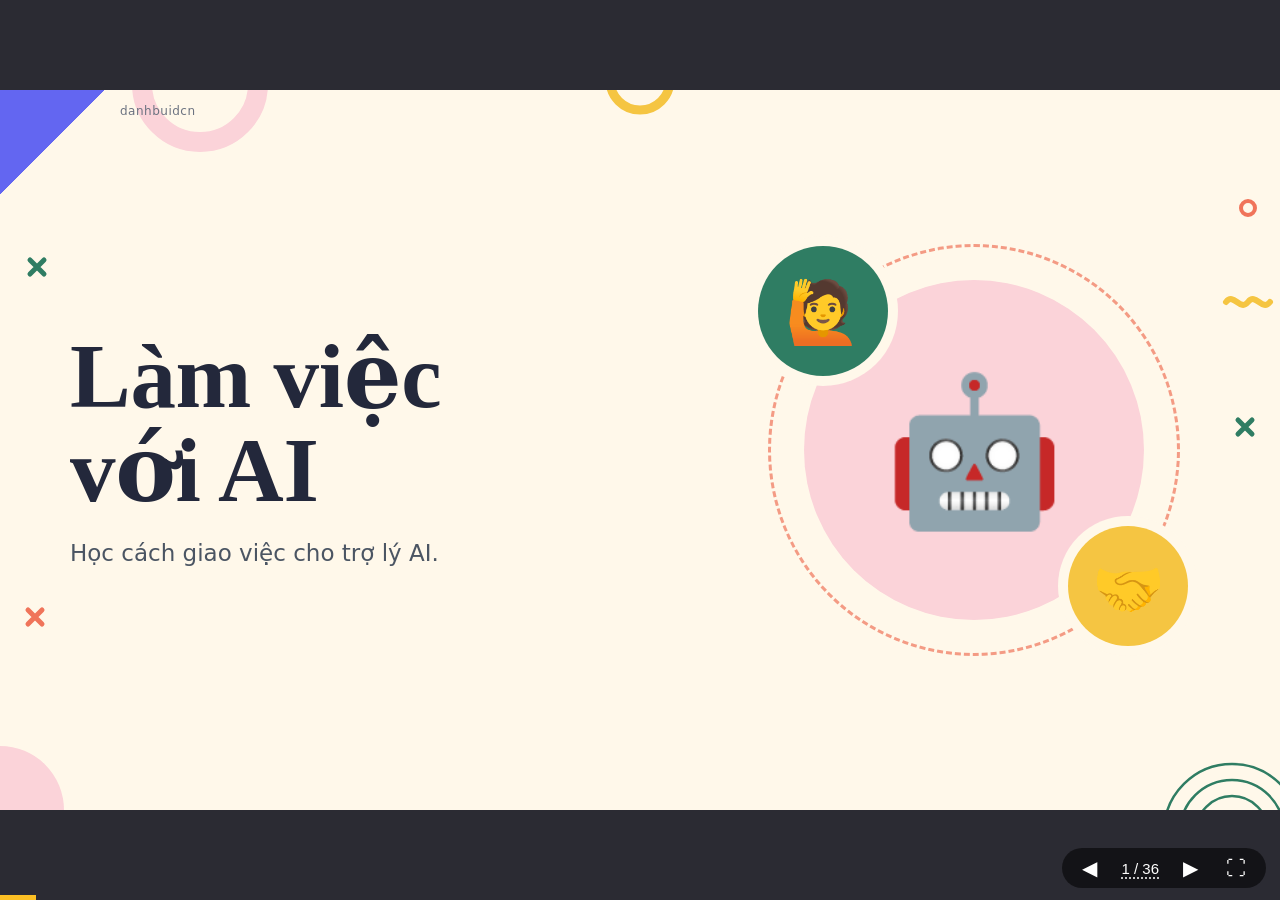
==== commit 60a397e4: "Phần 8: bài tập cho bản thân + 7 bước xử lý ngắn gọn, 36 slide Co-Authored-By: Claude Sonnet 5.5 <no" ====
--- a/buoi-1/index.html
+++ b/buoi-1/index.html
@@ -364,25 +364,35 @@
   .pp .sumg { gap: 14px; } .pp .sumg .card { padding: 12px 20px; }
   .pp .sumg .card b.t { font: 700 23px var(--serif); color: var(--pp-green); margin-bottom: 2px; }
   .pp .sumg ul.dot > li { font-size: 17px; line-height: 1.3; margin: 3px 0; }
-  .recap { display: flex; flex-direction: column; }
-  .recap .rrow { display: grid; grid-template-columns: 300px 1fr; gap: 14px; align-items: start; padding: 6px 6px; border-bottom: 2px solid #eadfc8; }
-  .recap .rrow:last-child { border-bottom: 0; }
+  .pp ol.wf { list-style: none; margin: 4px auto 0; padding: 0; max-width: 1100px; }
+  .pp ol.wf > li { display: flex; align-items: center; gap: 18px; padding: 5px 0; position: relative; }
+  .pp ol.wf > li:not(:last-child)::after { content: ""; position: absolute; left: 21px; top: 50px; height: 14px; width: 2px; background: var(--pp-coral); opacity: .55; }
+  .pp ol.wf .num::before, .pp ol.wf .num::after { display: none; }
+  .pp ol.wf > li { padding: 7px 0 !important; }
+  .pp ol.wf b { display: block; font-size: 27px; line-height: 1.2; }
+  .pp ol.wf .g { display: block; font-size: 19px; color: #4b5563; line-height: 1.25; }
+  .recap { display: grid; grid-template-columns: 470px 1fr; gap: 28px; align-items: start; margin-top: 6px; }
   .recap a { color: inherit; text-decoration: none; cursor: pointer; }
-  .recap a.rh { display: flex; align-items: center; gap: 12px; font: 700 23px/1.15 var(--serif); color: var(--pp-green); }
-  .recap a:hover, .recap a:focus { outline: none; text-decoration: underline; text-underline-offset: 4px; }
-  .recap .rrow:not(.show):not(.open) > ul { display: none; }
-  .recap a.tg::after { content: "▾"; margin-left: auto; font-size: 18px; color: var(--muted); transition: transform .15s; }
-  .recap .rrow.open a.tg::after { transform: rotate(180deg); }
-  .recap a.tg { cursor: pointer; }
-  .recap .rnote { display: block; margin: 4px 0 0 56px; font-size: 14px; line-height: 1.25; color: var(--muted); }
-  .pp .recap ul.dot { margin: 0; }
-  .pp .recap ul.dot > li { font-size: 15px; line-height: 1.22; margin: 1px 0; padding-left: 20px; }
-  .pp .recap ul.dot > li::before { width: 10px; height: 10px; top: calc(.61em - 5px); }
-  .pp ol.wf { list-style: none; margin: 4px auto 0; padding: 0; max-width: 1050px; }
-  .pp ol.wf > li { display: flex; align-items: center; gap: 18px; padding: 5px 0; position: relative; }
-  .pp ol.wf > li:not(:last-child)::after { content: ""; position: absolute; left: 21px; top: 50px; height: 10px; width: 2px; background: var(--pp-coral); opacity: .55; }
-  .pp ol.wf b { display: block; font-size: 21px; line-height: 1.2; }
-  .pp ol.wf .g { display: block; font-size: 15.5px; color: #4b5563; line-height: 1.25; }
+  .recap .rtiles { display: flex; flex-direction: column; gap: 9px; }
+  .recap .rt { display: flex; align-items: center; gap: 14px; padding: 9px 16px; background: #fff; border: 2px solid #eadfc8; border-radius: 16px; font: 700 24px/1.15 var(--serif); color: var(--pp-green); transition: background .12s, border-color .12s; }
+  .recap a.rt:hover { border-color: var(--pp-coral); }
+  .recap .rt.on { background: var(--pp-green); border-color: var(--pp-green); color: #fff; }
+  .recap .rt .num { flex: none; width: 40px; height: 40px; border-radius: 50%; background: var(--pp-green); color: #fff; display: grid; place-items: center; font: 700 17px var(--serif); }
+  .recap .rt.on .num { background: #fff; color: var(--pp-green); }
+  .recap .rt .num::before, .recap .rt .num::after { display: none; }
+  .recap .rt .tt { flex: 1; }
+  .recap .rt .ch { font-size: 28px; opacity: .6; }
+  .recap .rt.six { flex-wrap: wrap; row-gap: 3px; align-items: flex-start; background: #fffaf0; border-style: dashed; }
+  .recap .rt.six .rg { display: flex; align-items: center; gap: 14px; width: 100%; }
+  .recap .rt.six .rg:hover .tt { text-decoration: underline; text-underline-offset: 4px; }
+  .recap .rt.six .rd { display: block; width: 100%; padding-left: 54px; font: 400 15.5px/1.25 'Segoe UI', system-ui, sans-serif; color: #374151; }
+  .recap .rt.six .rd::before { content: "• "; color: var(--pp-coral); }
+  .recap .rpanel { background: #fff; border: 2px solid #eadfc8; border-radius: 18px; padding: 16px 22px; min-height: 380px; }
+  .recap .rpanel ul.rp { display: none; margin: 0; }
+  .recap .rpanel ul.rp.on { display: block; }
+  .pp .recap .rpanel ul.dot > li { font-size: 22px; line-height: 1.3; margin: 10px 0; padding-left: 26px; }
+  .pp .recap .rpanel ul.dot > li::before { width: 12px; height: 12px; top: calc(.65em - 6px); }
+  .recap .rpanel a:hover { text-decoration: underline; text-underline-offset: 4px; }
   .fprog { display: flex; gap: 10px; justify-content: center; margin: 0 0 6px; }
   .fprog span { width: 40px; height: 40px; border-radius: 50%; background: #e5e7eb; color: #4b5563; font: 800 15px/40px var(--serif); text-align: center; }
   .fprog span.on { background: var(--pp-coral); color: #23283b; box-shadow: 0 0 0 5px var(--pp-pink); }
@@ -856,13 +866,22 @@
   <span class="tag">7 · TỔNG KẾT</span>
   <h2 style="font-size:40px;margin-bottom:8px">07 · Tổng kết</h2>
   <div class="recap">
-      <div class="rrow"><div class="rl"><a class="rh tg" href="#" role="button" aria-expanded="false"><span class="num sm">01</span>Tư duy phản biện</a></div><ul class="dot"><li><a data-to="s1-phanbien" href="#">Phản biện khác Tư duy phản biện</a></li><li><a data-to="s1-capdo" href="#">3 cấp độ tư duy: Không có nội quan, Nội quan có chọn lọc, Ngoại hoá nội quan</a></li><li><a data-to="s1-caitoi" href="#">Mục tiêu: vượt qua "cái tôi phi lý"</a></li></ul></div>
-      <div class="rrow"><div class="rl"><a class="rh tg" href="#" role="button" aria-expanded="false"><span class="num sm">02</span>AI là gì</a></div><ul class="dot"><li><a data-to="s2-ai" href="#">AI là gì: tự học từ ví dụ, đoán từng chữ tiếp theo</a></li><li><a data-to="s2-sai" href="#">Vì đoán, nên có thể sai</a></li><li><a data-to="s2-2loai" href="#">2 loại AI: AI dự đoán, AI tạo nội dung</a></li></ul></div>
-      <div class="rrow"><div class="rl"><a class="rh tg" href="#" role="button" aria-expanded="false"><span class="num sm">03</span>Bản đồ AI</a></div><ul class="dot"><li><a data-to="s3-bando" href="#">4 cái tên hay gặp: ChatGPT, Gemini, Claude, Perplexity</a></li></ul></div>
-      <div class="rrow"><div class="rl"><a class="rh tg" href="#" role="button" aria-expanded="false"><span class="num sm">04</span>5 nguyên tắc</a></div><ul class="dot"><li><a data-to="s4-ngon" href="#">5 nguyên tắc = 5 ngón tay</a></li><li><a data-to="s4-1" href="#">Claude bring intelligence. You bring context and expertise.</a></li><li><a data-to="s4-2" href="#">First response is a starting point, not a final answer.</a></li><li><a data-to="s4-3" href="#">Projects store knowledge. Skills perform tasks.</a></li><li><a data-to="s4-4" href="#">Delegate what's repeatable. Keep what needs judgment.</a></li><li><a data-to="s4-5" href="#">Test before you trust. Trust but keep verifying.</a></li><li><a data-to="s4-vidu" href="#">Ví dụ: cùng 1 việc, 2 cách hỏi</a></li></ul></div>
-      <div class="rrow"><div class="rl"><a class="rh tg" href="#" role="button" aria-expanded="false"><span class="num sm">05</span>Cách giao việc</a></div><ul class="dot"><li><a data-to="s5-ctr" href="#">Công thức C-T-R: Context, Task, Rules</a></li><li><a data-to="s5-4nl" href="#">4 năng lực: Delegation, Description, Discernment, Diligence</a></li></ul></div>
-      <div class="rrow show"><div class="rl"><a class="rh" data-go="6" href="#"><span class="num sm">06</span>Gemini miễn phí</a></div><ul class="dot"><li><a data-to="s6-b2" href="#">Dùng Google Drive + Gemini để có kho kiến thức riêng cho AI</a></li><li><a data-to="s6-b4" href="#">Dùng Gemini để soạn thư cho 3 học viên, đọc kỹ rồi mới bấm Gửi</a></li></ul></div>
-    </div>
+  <div class="rtiles">
+    <a class="rt on" data-k="1" href="#" role="button"><span class="num">01</span><span class="tt">Tư duy phản biện</span><span class="ch">›</span></a>
+    <a class="rt" data-k="2" href="#" role="button"><span class="num">02</span><span class="tt">AI là gì</span><span class="ch">›</span></a>
+    <a class="rt" data-k="3" href="#" role="button"><span class="num">03</span><span class="tt">Bản đồ AI</span><span class="ch">›</span></a>
+    <a class="rt" data-k="4" href="#" role="button"><span class="num">04</span><span class="tt">5 nguyên tắc</span><span class="ch">›</span></a>
+    <a class="rt" data-k="5" href="#" role="button"><span class="num">05</span><span class="tt">Cách giao việc</span><span class="ch">›</span></a>
+    <div class="rt six"><a class="rg" data-go="6" href="#"><span class="num">06</span><span class="tt">Gemini miễn phí</span></a><span class="rd"><a data-to="s6-b2" href="#">Dùng Google Drive + Gemini để có kho kiến thức riêng cho AI</a></span><span class="rd"><a data-to="s6-b4" href="#">Dùng Gemini để soạn thư cho 3 học viên, đọc kỹ rồi mới bấm Gửi</a></span></div>
+  </div>
+  <div class="rpanel">
+    <ul class="dot rp on" data-k="1"><li><a data-to="s1-phanbien" href="#">Phản biện khác Tư duy phản biện</a></li><li><a data-to="s1-capdo" href="#">3 cấp độ tư duy: Không có nội quan, Nội quan có chọn lọc, Ngoại hoá nội quan</a></li><li><a data-to="s1-caitoi" href="#">Mục tiêu: vượt qua "cái tôi phi lý"</a></li></ul>
+    <ul class="dot rp" data-k="2"><li><a data-to="s2-ai" href="#">AI là gì: tự học từ ví dụ, đoán từng chữ tiếp theo</a></li><li><a data-to="s2-sai" href="#">Vì đoán, nên có thể sai</a></li><li><a data-to="s2-2loai" href="#">2 loại AI: AI dự đoán, AI tạo nội dung</a></li></ul>
+    <ul class="dot rp" data-k="3"><li><a data-to="s3-bando" href="#">4 cái tên hay gặp: ChatGPT, Gemini, Claude, Perplexity</a></li></ul>
+    <ul class="dot rp" data-k="4"><li><a data-to="s4-ngon" href="#">5 nguyên tắc = 5 ngón tay</a></li><li><a data-to="s4-1" href="#">Claude bring intelligence. You bring context and expertise.</a></li><li><a data-to="s4-2" href="#">First response is a starting point, not a final answer.</a></li><li><a data-to="s4-3" href="#">Projects store knowledge. Skills perform tasks.</a></li><li><a data-to="s4-4" href="#">Delegate what's repeatable. Keep what needs judgment.</a></li><li><a data-to="s4-5" href="#">Test before you trust. Trust but keep verifying.</a></li><li><a data-to="s4-vidu" href="#">Ví dụ: cùng 1 việc, 2 cách hỏi</a></li></ul>
+    <ul class="dot rp" data-k="5"><li><a data-to="s5-ctr" href="#">Công thức C-T-R: Context, Task, Rules</a></li><li><a data-to="s5-4nl" href="#">4 năng lực: Delegation, Description, Discernment, Diligence</a></li></ul>
+  </div>
+  </div>
 </section>
 
 <!-- ===================== 7. BÀI TẬP CUỐI ===================== -->
@@ -878,93 +897,29 @@
   </div>
 </section>
 
-<section class="slide pp" data-s="8" data-conv="vidu">
-  <span class="tag">8 · CÁCH TÔI XỬ LÝ · VÍ DỤ THẬT</span>
-  <span class="practice">BƯỚC 1–2 · LÀM RÕ YÊU CẦU, HỎI AI</span>
-  <h2>🎯 Lượt 1: hỏi chung chung</h2>
-  <div class="prompt sm">Tôi là một lập trình viên. Tôi đã viết 1 app để quản lý thời gian sử dụng tablet cho trẻ em… Tôi muốn hướng dẫn trẻ sử dụng AI Gemini. Nhưng lo sợ trẻ sẽ chụp và nhờ AI giải, tôi muốn trẻ dùng AI hướng dẫn cách giải và cách tư duy. Liệu tôi có thể làm gì? 1 bé 9 tuổi, 1 bé 6 tuổi dùng chung tablet.</div>
-  <div class="card long" style="margin-top:14px;font-size:13px;line-height:1.35;columns:2;column-gap:32px">
-    <b>Gemini:</b> Chào bạn, là một lập trình viên và là một người cha/mẹ…<br>
-    <b>1. Giải pháp Kỹ thuật &amp; Hệ thống</b><br>
-    • Vô hiệu hóa phím tắt chụp màn hình…<br>
-    • Dùng chế độ "App Locking", ghim ứng dụng…<br>
-    • Thiết lập "Tài khoản AI dành riêng cho trẻ"…<br>
-    <b>2. Giải pháp Cốt lõi: Lập trình "Hành vi" của AI</b><br>
-    • Thiết lập chỉ dẫn hệ thống… Quy tắc bất di bất dịch… 4 quy tắc…<br>
-    <b>3. Xây dựng "Quy tắc gia đình"</b><br>
-    • Thống nhất "Giao ước" với các con…<br>
-    • Dạy con cách đặt câu hỏi cho AI… Sai: … Đúng: … Đúng: …<br>
-    • Phân cấp theo độ tuổi: bé 6 tuổi… bé 9 tuổi…<br>
-    <b>Gợi ý bước tiếp theo</b><br>
-    • Viết một lớp trung gian bằng Python/Node.js…<br>
-    • Bạn có muốn chúng ta cùng phác thảo một đoạn code…
-  </div>
-  <div class="chot">😵 Đúng ý, nhưng <em>quá dài</em>, không dùng ngay được.</div>
-</section>
-
-<section class="slide pp" data-s="8" data-conv="vidu">
-  <span class="tag">8 · CÁCH TÔI XỬ LÝ · VÍ DỤ THẬT</span>
-  <span class="practice">BƯỚC 3–4 · KẾT QUẢ MONG MUỐN, CÁCH LÀM</span>
-  <h2>Lượt 2: nói rõ mình muốn gì</h2>
-  <div class="prompt sm" data-ai="chain">Câu trả lời trước quá dài, chưa dùng được. Hãy viết lại thành MỘT đoạn hướng dẫn ngắn để tôi dán vào Gemini cho cả hai con dùng.
-
-Context: Hai con tôi (6 và 9 tuổi) dùng chung 1 tablet. Tôi muốn Gemini giúp các con tư duy, không giải bài hộ.
-Task: Viết đoạn hướng dẫn cho Gemini: khi con đưa một bài toán chưa rõ, Gemini cùng con chia nhỏ bài và brainstorm cách làm.
-Rules: Đoạn hướng dẫn gồm 4 khối: Vai trò, Điều cấm, Cách làm, Khung trả lời. Mỗi câu trả lời cho con tối đa 3 câu, theo đúng 3 phần cố định. Giọng thân thiện, dễ hiểu với trẻ.</div>
-  <ul class="dot big" style="margin-top:16px;columns:2;column-gap:40px">
-    <li>😤 Chê thẳng: "quá dài"</li><li>👧 <b>Context</b>: ai dùng, để làm gì</li>
-    <li>🧩 <b>Task</b>: việc cụ thể (bài toán chưa rõ)</li><li>📐 <b>Rules</b>: 4 khối, tối đa 3 câu, khung 3 phần</li>
-  </ul>
-</section>
-
-<section class="slide pp" data-s="8">
-  <span class="tag">8 · CÁCH TÔI XỬ LÝ · KẾT QUẢ</span>
-  <span class="practice">BƯỚC 5 · THỰC HIỆN</span>
-  <h2>Gemini đưa 1 đoạn hướng dẫn <span class="key">4 khối</span></h2>
-  <div class="icgrid" style="--n:4;gap:10px 24px">
-    <div class="it"><div class="icn sm" style="margin:6px auto 8px">🎭</div><b class="t">Vai trò</b><p>"Bạn là người bạn đồng hành tư duy cho hai bé (6 và 9 tuổi)."</p></div>
-    <div class="it"><div class="icn sm" style="margin:6px auto 8px">🚫</div><b class="t">Điều cấm</b><p>"Không đưa đáp án cuối. Mỗi lượt tối đa 3 câu."</p></div>
-    <div class="it"><div class="icn sm" style="margin:6px auto 8px">🧩</div><b class="t">Cách làm</b><p>"Tóm tắt, chia bài thành bước nhỏ, gợi 1–2 hướng để con tự chọn."</p></div>
-    <div class="it"><div class="icn sm" style="margin:6px auto 8px;background:var(--pp-coral)">📐</div><b class="t" style="color:#a63a24">Khung trả lời</b><p>Mọi câu trả lời theo đúng 3 phần ↓</p></div>
-  </div>
-  <div class="grid g3" style="margin-top:10px">
-    <div class="card mini"><b>🔍 Hiểu bài</b><br>1 câu: bài hỏi gì, chỗ nào chưa rõ.</div>
-    <div class="card mini"><b>💡 Chia nhỏ &amp; thử làm</b><br>1 câu: tách bước nhỏ hoặc gợi ý cách thử.</div>
-    <div class="card mini"><b>❓ Câu hỏi cho con</b><br>1 câu hỏi ngắn để con nói ý nghĩ hoặc thử bước đầu.</div>
-  </div>
-  <ul class="dot" style="margin-top:12px">
-    <li>Dán vào Gemini: ⚙️ cạnh tên mình → <b>Trí thông minh cá nhân</b> → <b>Chỉ dẫn cho Gemini</b> (áp cho mọi cuộc chat)</li>
-    <li>Cách khác: ⚙️ → <b>Gem</b> → tạo 1 Gem riêng cho việc này</li>
-  </ul>
-  <div class="chot">Bước 6–7: <em>thử với 1 bài toán thật</em>, kiểm tra rồi mới tin.</div>
-</section>
-
-<section class="slide pp prac" data-s="8">
+<section class="slide pp prac" data-s="8" id="s8-de">
   <span class="tag">8 · BÀI TẬP</span>
-  <span class="practice">✋ ĐẾN LƯỢT BẠN · THỬ NGAY TRÊN TRANG</span>
-  <h2 style="margin-bottom:6px">Bài tập: viết hướng dẫn cho AI</h2>
-  <p style="margin:0 0 6px;font-size:21px"><b>Đề:</b> chọn 1 việc lặp lại của bạn, viết đoạn hướng dẫn <b>4 khối</b> (vai trò, điều cấm, cách làm, khung trả lời) để AI luôn trả lời đúng ý.</p>
-  <ol class="steps sm">
-    <li>Ô <b>Chọn mẫu</b>: chọn 1 mẫu gần việc của bạn, hoặc "Tự viết".</li>
-    <li>Phần A: sửa từng dòng cho đúng việc của bạn, giữ đủ 4 khối.</li>
-    <li>Phần B: gõ 1 câu hỏi thử → <b>So sánh</b> (không có / có Phần A).</li>
-    <li>Chưa đúng ý → sửa 1 dòng ở Phần A → <b>Chạy lại</b>.</li>
-    <li>Ưng rồi → Gemini: ⚙️ cạnh tên → <b>Trí thông minh cá nhân</b> → <b>Chỉ dẫn cho Gemini</b> → dán → <b>Lưu</b>.</li>
-  </ol>
-  <div class="ai-lab"></div>
+  <span class="practice">✋ ĐẾN LƯỢT BẠN</span>
+  <div class="opener">
+    <div>
+      <h2>Bài tập</h2>
+      <p class="sub" style="font-size:30px;line-height:1.35">Bạn muốn dùng AI để học và làm việc hiệu quả hơn, mà không bị phụ thuộc.<br><b>Hãy nhờ AI giúp bạn.</b></p>
+    </div>
+    <div class="hero" aria-hidden="true"><span class="ring"></span><span class="b b1">✋</span><span class="b b2">🤖</span><span class="b b3">💡</span></div>
+  </div>
 </section>
 
 <section class="slide pp" data-s="8" id="s8-quytrinh">
   <span class="tag">8 · CÁCH TÔI XỬ LÝ</span>
-  <h2 style="font-size:42px;margin-bottom:8px">Cách tôi xử lý bài tập <span style="font:500 18px 'Segoe UI', system-ui, sans-serif;color:var(--muted);letter-spacing:0">· tư duy làm rõ yêu cầu</span></h2>
+  <h2 style="font-size:42px;margin-bottom:8px">Cách tôi xử lý bài tập</h2>
   <ol class="wf">
-    <li><span class="num sm">1</span><div><b>Làm rõ yêu cầu</b><span class="g">Mình cần gì, cho ai, để làm gì?</span></div></li>
-    <li><span class="num sm">2</span><div><b>Chưa biết mình muốn gì → chat với AI để cùng làm rõ</b><span class="g">Brainstorm: nhờ AI hỏi ngược, gợi ý hướng.</span></div></li>
-    <li><span class="num sm">3</span><div><b>Xác định kết quả mong muốn</b><span class="g">Kết quả trông thế nào: dài bao nhiêu, dạng gì.</span></div></li>
-    <li><span class="num sm">4</span><div><b>Lập plan</b><span class="g">Todo, cách làm, các bước thực hiện.</span></div></li>
-    <li><span class="num sm">5</span><div><b>Thực hiện</b><span class="g">Làm theo plan, nhờ AI soạn, mình điều chỉnh.</span></div></li>
-    <li><span class="num sm">6</span><div><b>Verify</b><span class="g">Kết quả có đúng mong đợi (expect) không?</span></div></li>
-    <li><span class="num sm goal">7</span><div><b>Check, test, kiểm tra trước khi tin</b><span class="g">Thử với trường hợp thật rồi mới dùng.</span></div></li>
+    <li><span class="num sm">1</span><div><b>Làm rõ yêu cầu</b><span class="g">Học cái gì? Làm việc gì? Để làm gì?</span></div></li>
+    <li><span class="num sm">2</span><div><b>Chưa rõ → chat với AI để brainstorm</b><span class="g">Nhờ AI hỏi ngược: "bạn đang vướng ở đâu?"</span></div></li>
+    <li><span class="num sm">3</span><div><b>Xác định kết quả mong muốn</b><span class="g">1 quy trình ngắn: AI gợi ý, tôi tự quyết.</span></div></li>
+    <li><span class="num sm">4</span><div><b>Lập plan</b><span class="g">Todo: viết hướng dẫn → thử → chỉnh.</span></div></li>
+    <li><span class="num sm">5</span><div><b>Thực hiện</b><span class="g">Viết prompt C-T-R, nhờ AI soạn.</span></div></li>
+    <li><span class="num sm">6</span><div><b>Verify</b><span class="g">Có đúng mong muốn không?</span></div></li>
+    <li><span class="num sm goal">7</span><div><b>Check, test trước khi tin</b><span class="g">Thử 1 việc thật rồi mới dùng.</span></div></li>
   </ol>
 </section>
 
@@ -1064,7 +1019,7 @@
 
   // Bài thực hành: khung ① Bạn nhập / ② Gemini trả lời + nút Sao chép (ai.js), khung thử hướng dẫn cho AI
   AI.setup('.prompt');
-  AI.lab('.ai-lab');
+  if (document.querySelector('.ai-lab')) AI.lab('.ai-lab');
   AI.compare('.ai-cmp');
   AI.folds();
 
@@ -1075,7 +1030,7 @@
     more.style.display = s.scrollHeight - s.clientHeight - s.scrollTop > 8 ? 'block' : 'none';
   }, 400);
 
-  // In PDF: mở hết ô bấm để mở; slide dài thì thu nhỏ cho vừa 1 trang (giữ 39 trang)
+  // In PDF: mở hết ô bấm để mở; slide dài thì thu nhỏ cho vừa 1 trang (giữ 36 trang)
   window.addEventListener('beforeprint', function () {
     document.body.classList.add('pmode');
     slides.forEach(function (s) {
@@ -1092,13 +1047,13 @@
     slides.forEach(function (s) { s.style.removeProperty('--z'); });
   });
 
-  // Tổng kết: bấm tên mục → mở/đóng gạch đầu dòng (mở 1 mục một lúc)
-  [].forEach.call(document.querySelectorAll('.recap a.tg'), function (a) {
+  // Tổng kết: bấm mục bên trái → hiện gạch đầu dòng bên phải
+  [].forEach.call(document.querySelectorAll('.recap a.rt'), function (a) {
     a.addEventListener('click', function (e) {
       e.preventDefault();
-      var row = a.closest('.rrow'), was = row.classList.contains('open');
-      [].forEach.call(document.querySelectorAll('.recap .rrow.open'), function (r) { r.classList.remove('open'); r.querySelector('a.tg').setAttribute('aria-expanded', 'false'); });
-      if (!was) { row.classList.add('open'); a.setAttribute('aria-expanded', 'true'); }
+      var k = a.getAttribute('data-k');
+      [].forEach.call(document.querySelectorAll('.recap .rt.on, .recap .rp.on'), function (x) { x.classList.remove('on'); });
+      a.classList.add('on'); document.querySelector('.recap .rp[data-k="' + k + '"]').classList.add('on');
     });
   });
   // Tổng kết: tên phần → slide chuyển phần (.secno); tên slide (data-to) → slide có id tương ứng
